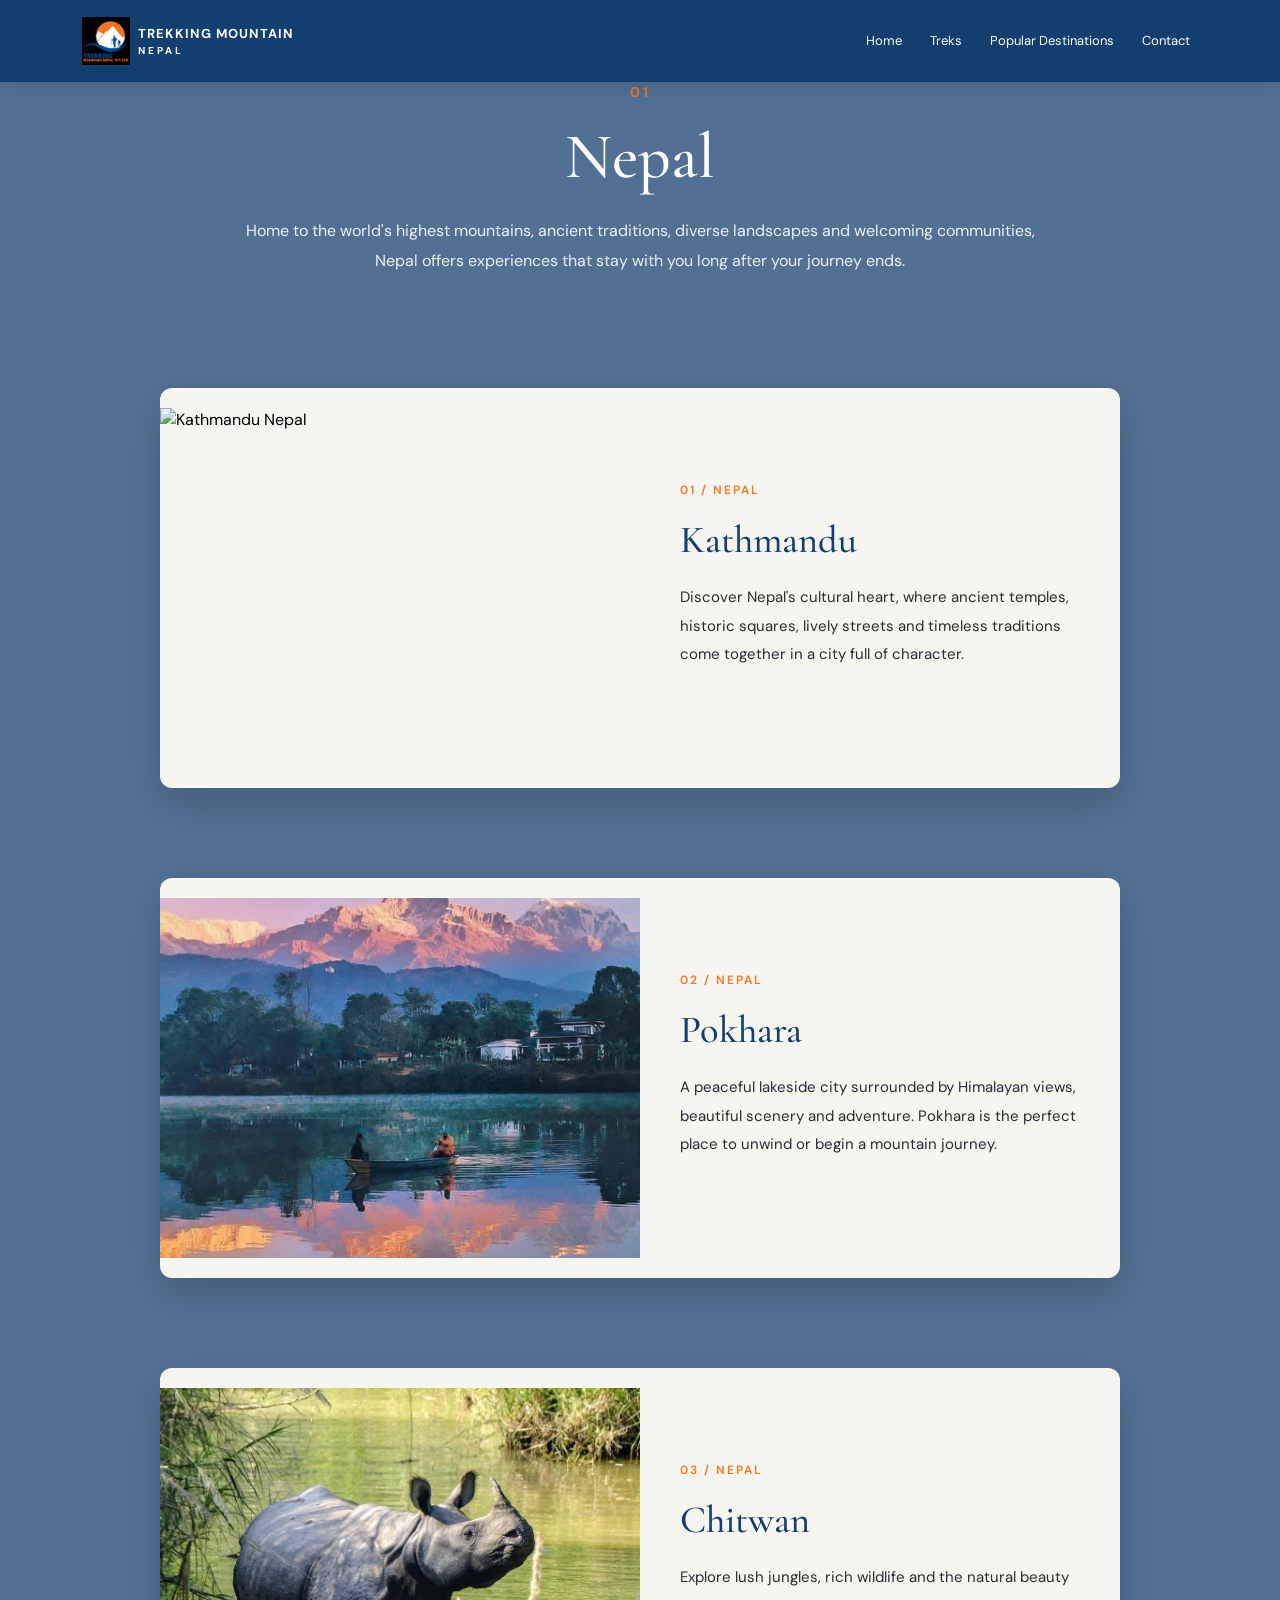
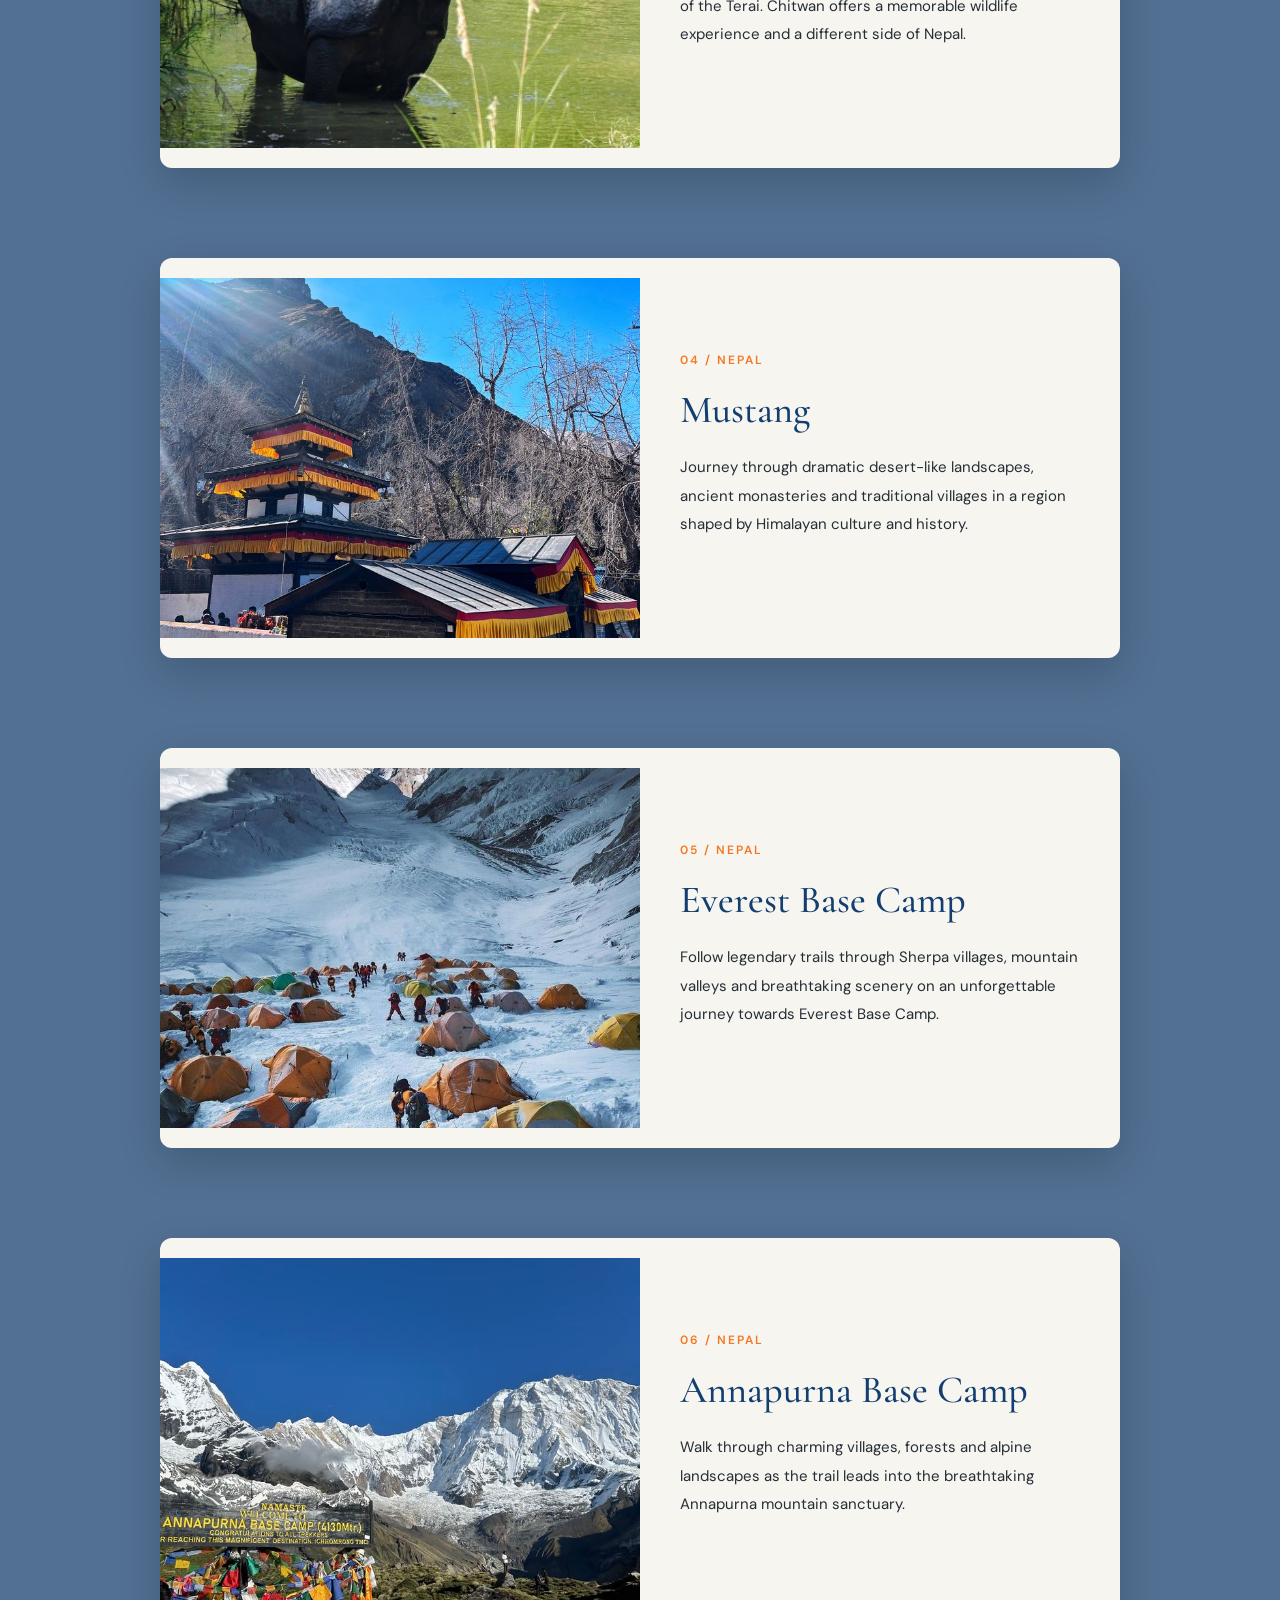
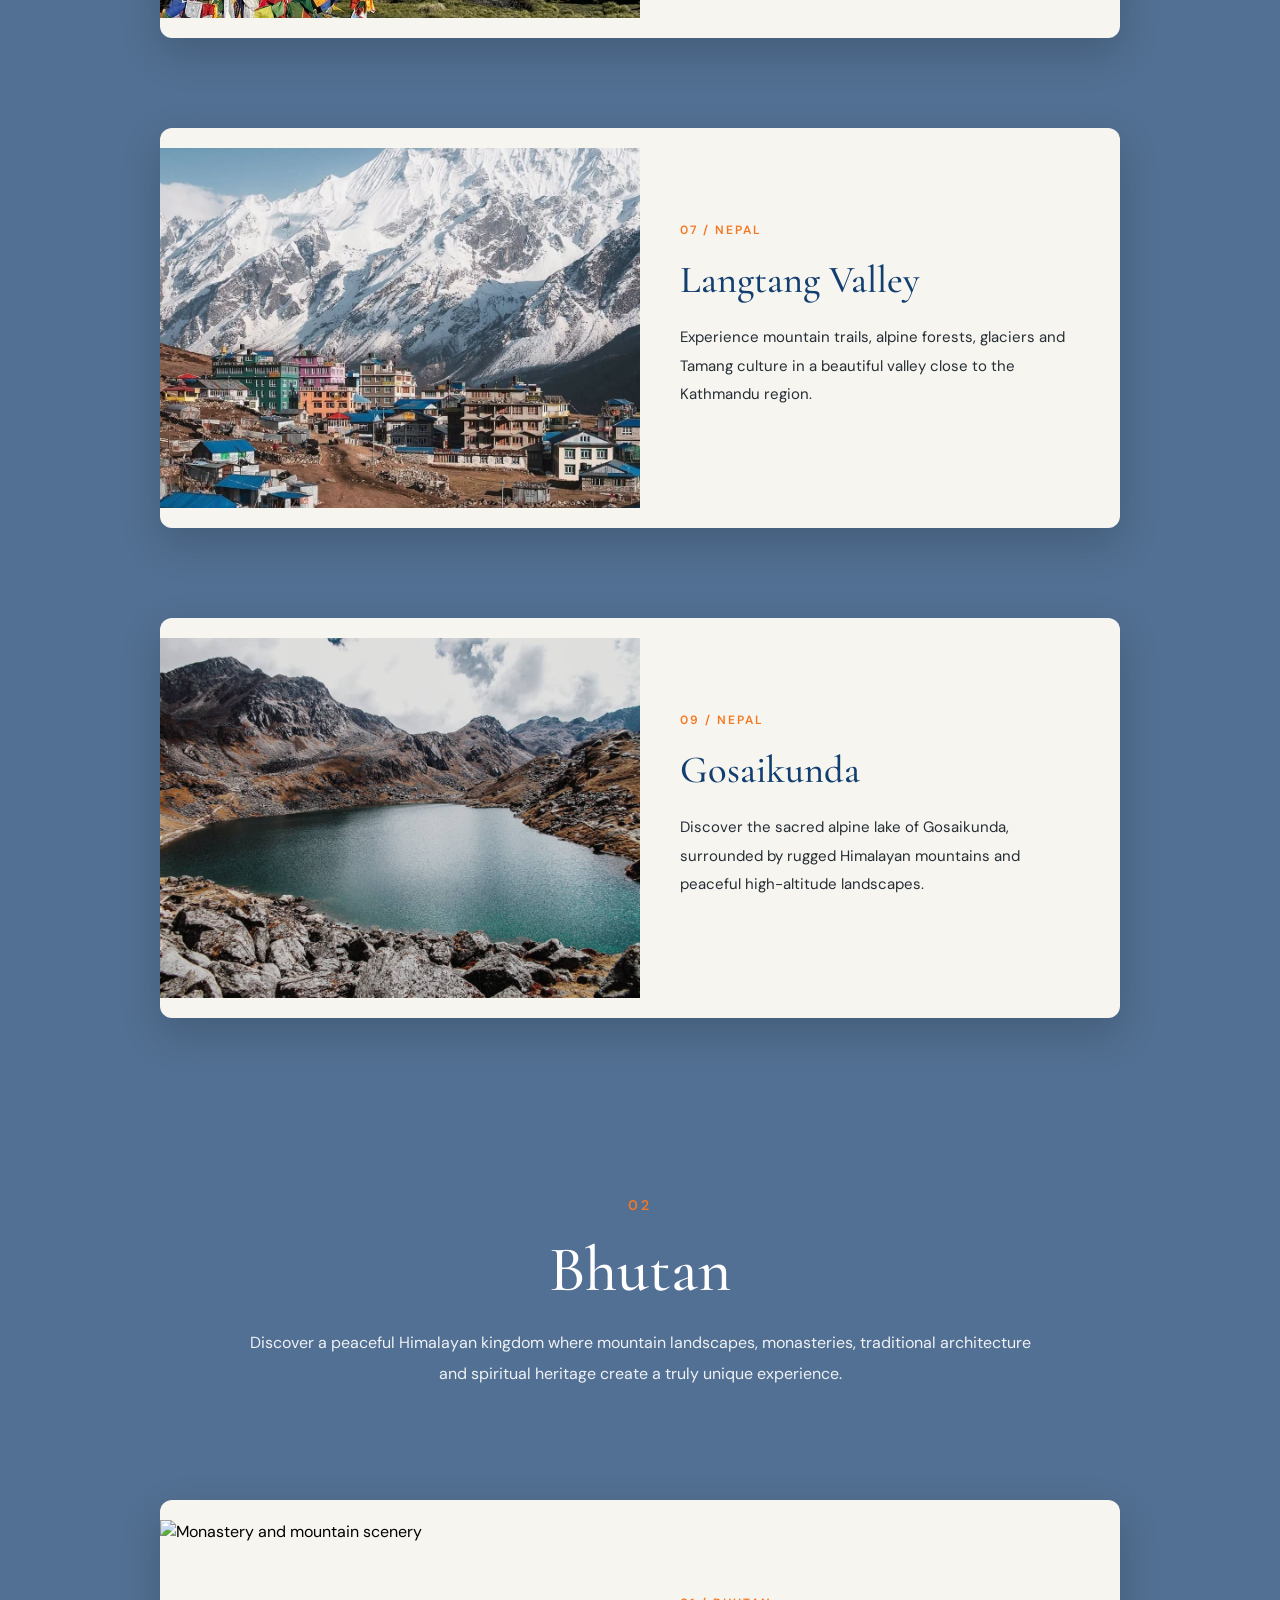
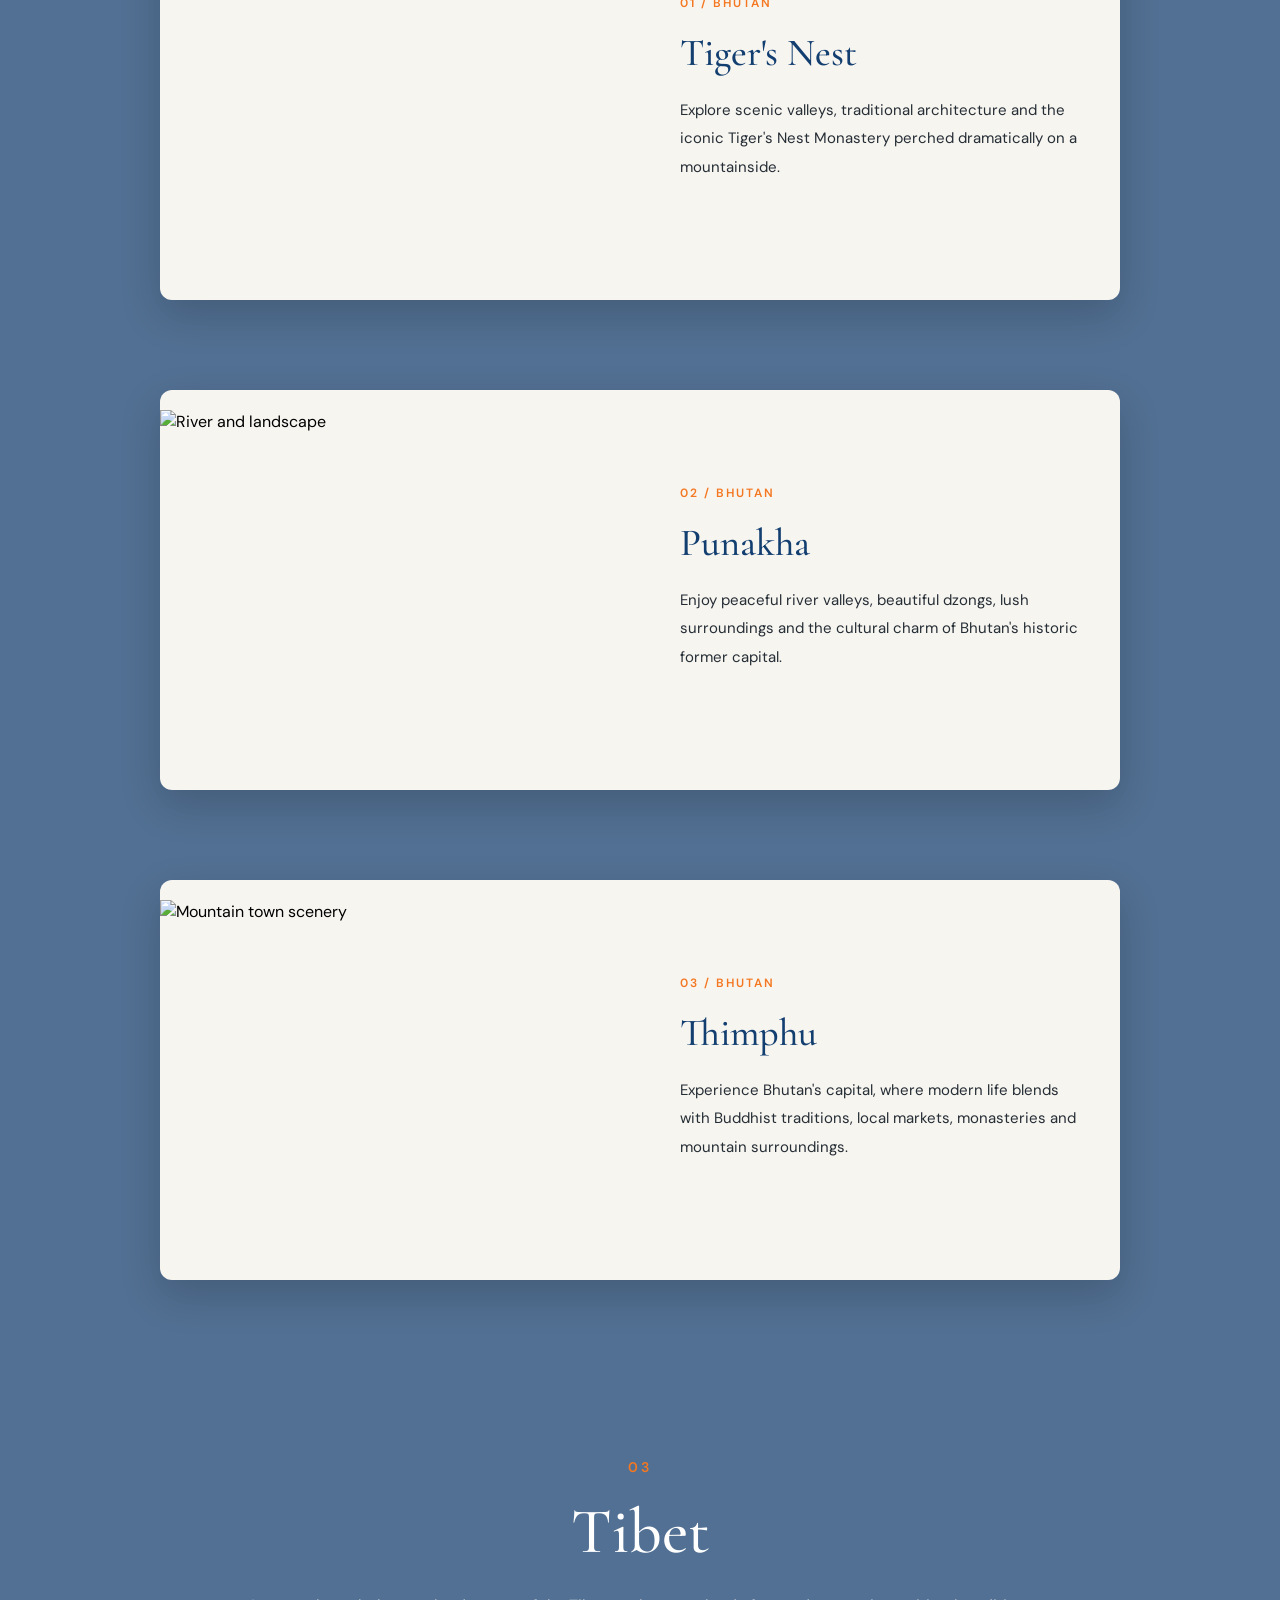
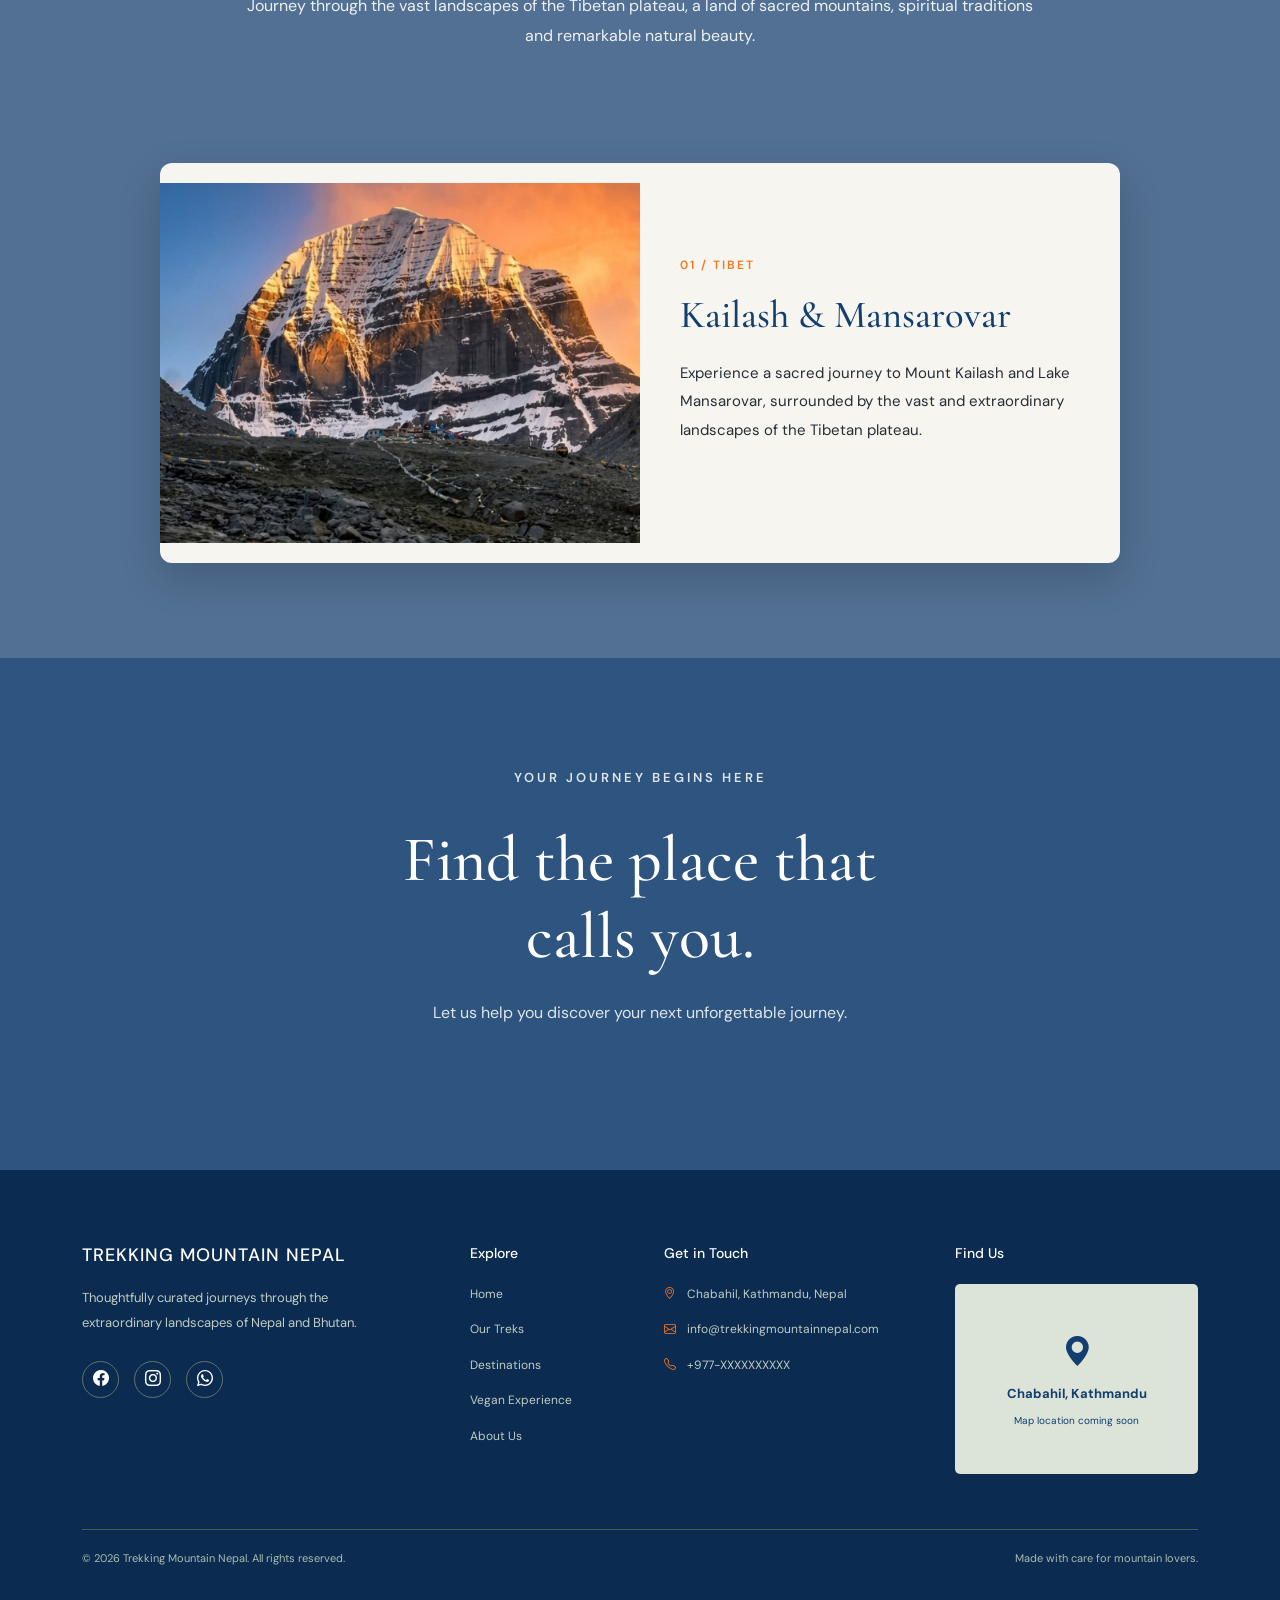
==== destinations.html @ 205a2567 "feat: Home page and destination page added" ====
<!DOCTYPE html>
<html lang="en">
<head>
    <meta charset="UTF-8">
    <meta name="viewport" content="width=device-width, initial-scale=1.0">

    <title>Trekking Mountain Nepal | Himalayan Adventures</title>

    <!-- Google Fonts -->
    <link rel="preconnect" href="https://fonts.googleapis.com">
    <link rel="preconnect" href="https://fonts.gstatic.com" crossorigin>

    <!-- <link href="https://fonts.googleapis.com/css2?family=Lora:ital,wght@0,400;0,500;0,600;0,700;1,400&family=Source+Sans+3:wght@400;500;600;700&display=swap" rel="stylesheet"> -->
    <link href="https://fonts.googleapis.com/css2?family=Cormorant+Garamond:wght@400;500;600;700&family=DM+Sans:wght@400;500;600;700&display=swap" rel="stylesheet">
    <!-- Bootstrap CSS -->
    <link href="https://cdn.jsdelivr.net/npm/bootstrap@5.3.3/dist/css/bootstrap.min.css" rel="stylesheet">

    <!-- Bootstrap Icons -->
    <link href="https://cdn.jsdelivr.net/npm/bootstrap-icons@1.11.3/font/bootstrap-icons.min.css" rel="stylesheet">

    <!-- Custom CSS -->
     <link rel="stylesheet" href="style.css">
<link rel="stylesheet" href="destination.css">
    
</head>

<body>

    <!-- ================= NAVBAR ================= -->

    <nav class="navbar navbar-expand-lg main-navbar fixed-top">
        <div class="container">

            <!-- Logo -->
            <a class="navbar-brand d-flex align-items-center gap-2" href="#home">

                <!-- Replace this image with your logo -->
                <img src="images/logo.png"
                     alt="Trekking Mountain Nepal logo"
                     class="navbar-logo"
                     onerror="this.style.display='none'">

                <div class="brand-text">
                    <span>TREKKING MOUNTAIN</span>
                    <small>NEPAL</small>
                </div>

            </a>

            <!-- Mobile navbar button -->
            <button class="navbar-toggler"
                    type="button"
                    data-bs-toggle="collapse"
                    data-bs-target="#navbarMenu"
                    aria-controls="navbarMenu"
                    aria-expanded="false"
                    aria-label="Toggle navigation">

                <span class="navbar-toggler-icon"></span>

            </button>

            <!-- Navbar links -->
            <div class="collapse navbar-collapse" id="navbarMenu">

                <ul class="navbar-nav ms-auto align-items-lg-center">

                    <li class="nav-item">
                        <a class="nav-link" href="/index.html
                        ">Home</a>
                    </li>

                    <li class="nav-item">
                        <a class="nav-link" href="#treks">Treks</a>
                    </li>

                    <li class="nav-item">
                        <a class="nav-link" href="/destinations.html">Popular Destinations</a>
                    </li>

                    <!-- <li class="nav-item">
                        <a class="nav-link" href="#vegan">Vegan Experience</a>
                    </li> -->

                    <!-- <li class="nav-item">
                        <a class="nav-link" href="#about">About</a>
                    </li> -->

                    <li class="nav-item">
                        <a class="nav-link" href="#contact">Contact</a>
                    </li>

                </ul>

            </div>

        </div>
    </nav>

    <!-- ================= DESTINATIONS SECTION ================= -->
     <!-- DESTINATIONS INTRO -->
<!-- <section class="destinations-intro">
    <div class="container">
        <p class="destination-eyebrow">Discover New Places</p>
        <h1>Explore Our Destinations</h1>
        <p>
            From the heart of Nepal to the peaceful landscapes of Bhutan
            and the sacred lands of Tibet, discover journeys filled with
            culture, nature and unforgettable experiences.
        </p>
    </div>
</section> -->


<!-- NEPAL -->
<section class="destination-country country-nepal">
    <div class="container">
        <div class="country-heading">
            <span>01</span>
            <h2>Nepal</h2>
            <p>
                Home to the world's highest mountains, ancient traditions,
                diverse landscapes and welcoming communities, Nepal offers
                experiences that stay with you long after your journey ends.
            </p>
        </div>
    </div>

    <!-- Kathmandu -->
    <div class="destination-landscape"
         style="background-image: url('/images/hero1.jpg');">

        <div class="destination-card">
            <div class="destination-card-image">
                <img src="https://images.unsplash.com/photo-1544735716-392fe2489ffa?auto=format&fit=crop&w=1000&q=80"
                     alt="Kathmandu Nepal">
            </div>

            <div class="destination-card-content">
                <span class="destination-number">01 / NEPAL</span>
                <h3>Kathmandu</h3>
                <p>
                    Discover Nepal's cultural heart, where ancient temples,
                    historic squares, lively streets and timeless traditions
                    come together in a city full of character.
                </p>
                <!-- <a href="index.html#contact" class="destination-link">
                    Explore the destination <i class="bi bi-arrow-right"></i>
                </a> -->
            </div>
        </div>
    </div>

    <!-- Pokhara -->
    <div class="destination-landscape"
         style="background-image: url('https://images.unsplash.com/photo-1464822759023-fed622ff2c3b?auto=format&fit=crop&w=1920&q=80');">

        <div class="destination-card">
            <div class="destination-card-image">
                <img src="/images/pkr.jpg"
                     alt="Pokhara and mountain scenery">
            </div>

            <div class="destination-card-content">
                <span class="destination-number">02 / NEPAL</span>
                <h3>Pokhara</h3>
                <p>
                    A peaceful lakeside city surrounded by Himalayan views,
                    beautiful scenery and adventure. Pokhara is the perfect
                    place to unwind or begin a mountain journey.
                </p>
                <!-- <a href="index.html#contact" class="destination-link">
                    Explore the destination <i class="bi bi-arrow-right"></i>
                </a> -->
            </div>
        </div>
    </div>

    <!-- Chitwan -->
    <div class="destination-landscape"
         style="background-image: url('https://images.unsplash.com/photo-1472396961693-142e6e269027?auto=format&fit=crop&w=1920&q=80');">

        <div class="destination-card">
            <div class="destination-card-image">
                <img src="/images/chitwan.jpg"
                     alt="Wildlife and nature">
            </div>

            <div class="destination-card-content">
                <span class="destination-number">03 / NEPAL</span>
                <h3>Chitwan</h3>
                <p>
                    Explore lush jungles, rich wildlife and the natural
                    beauty of the Terai. Chitwan offers a memorable
                    wildlife experience and a different side of Nepal.
                </p>
                <!-- <a href="index.html#contact" class="destination-link">
                    Explore the destination <i class="bi bi-arrow-right"></i>
                </a> -->
            </div>
        </div>
    </div>

    <!-- Mustang -->
    <div class="destination-landscape"
         style="background-image: url('https://images.unsplash.com/photo-1464822759023-fed622ff2c3b?auto=format&fit=crop&w=1920&q=80');">

        <div class="destination-card">
            <div class="destination-card-image">
                <img src="/images/mustang.jpg"
                     alt="Mustang mountain landscape">
            </div>

            <div class="destination-card-content">
                <span class="destination-number">04 / NEPAL</span>
                <h3>Mustang</h3>
                <p>
                    Journey through dramatic desert-like landscapes,
                    ancient monasteries and traditional villages in a
                    region shaped by Himalayan culture and history.
                </p>
                <!-- <a href="index.html#contact" class="destination-link">
                    Explore the destination <i class="bi bi-arrow-right"></i>
                </a> -->
            </div>
        </div>
    </div>

    <!-- Everest Base Camp -->
    <div class="destination-landscape"
         style="background-image: url('https://images.unsplash.com/photo-1464822759023-fed622ff2c3b?auto=format&fit=crop&w=1920&q=80');">

        <div class="destination-card">
            <div class="destination-card-image">
                <img src="/images/everstbc.jpg"
                     alt="Everest Himalayan mountains">
            </div>

            <div class="destination-card-content">
                <span class="destination-number">05 / NEPAL</span>
                <h3>Everest Base Camp</h3>
                <p>
                    Follow legendary trails through Sherpa villages,
                    mountain valleys and breathtaking scenery on an
                    unforgettable journey towards Everest Base Camp.
                </p>
                <!-- <a href="index.html#treks" class="destination-link">
                    Explore the destination <i class="bi bi-arrow-right"></i>
                </a> -->
            </div>
        </div>
    </div>

    <!-- Annapurna Base Camp -->
    <div class="destination-landscape"
         style="background-image: url('https://images.unsplash.com/photo-1464822759023-fed622ff2c3b?auto=format&fit=crop&w=1920&q=80');">

        <div class="destination-card">
            <div class="destination-card-image">
                <img src="/images/abc.jpg"
                     alt="Annapurna mountain scenery">
            </div>

            <div class="destination-card-content">
                <span class="destination-number">06 / NEPAL</span>
                <h3>Annapurna Base Camp</h3>
                <p>
                    Walk through charming villages, forests and alpine
                    landscapes as the trail leads into the breathtaking
                    Annapurna mountain sanctuary.
                </p>
                <!-- <a href="index.html#treks" class="destination-link">
                    Explore the destination <i class="bi bi-arrow-right"></i>
                </a> -->
            </div>
        </div>
    </div>

    <!-- Langtang -->
    <div class="destination-landscape"
         style="background-image: url('https://images.unsplash.com/photo-1464822759023-fed622ff2c3b?auto=format&fit=crop&w=1920&q=80');">

        <div class="destination-card">
            <div class="destination-card-image">
                <img src="/images/langtang.jpg"
                     alt="Mountain valley scenery">
            </div>

            <div class="destination-card-content">
                <span class="destination-number">07 / NEPAL</span>
                <h3>Langtang Valley</h3>
                <p>
                    Experience mountain trails, alpine forests, glaciers
                    and Tamang culture in a beautiful valley close
                    to the Kathmandu region.
                </p>
                <!-- <a href="index.html#treks" class="destination-link">
                    Explore the destination <i class="bi bi-arrow-right"></i>
                </a> -->
            </div>
        </div>
    </div>

<!-- Gosaikunda -->
<div class="destination-landscape">

    <div class="destination-card">
        <div class="destination-card-image">
            <img src="images/gosaikunda.jpg"
                 alt="Gosaikunda Lake">
        </div>

        <div class="destination-card-content">
            <span class="destination-number">09 / NEPAL</span>

            <h3>Gosaikunda</h3>

            <p>
                Discover the sacred alpine lake of Gosaikunda,
                surrounded by rugged Himalayan mountains and
                peaceful high-altitude landscapes.
            </p>

            <!-- <a href="index.html#contact" class="destination-link">
                Explore the destination
                <i class="bi bi-arrow-right"></i>
            </a> -->
        </div>
    </div>

</div>
</section>


<!-- BHUTAN -->
<section class="destination-country country-bhutan">
    <div class="container">
        <div class="country-heading">
            <span>02</span>
            <h2>Bhutan</h2>
            <p>
                Discover a peaceful Himalayan kingdom where mountain
                landscapes, monasteries, traditional architecture
                and spiritual heritage create a truly unique experience.
            </p>
        </div>
    </div>

    <!-- Paro -->
    <div class="destination-landscape"
         style="background-image: url('https://images.unsplash.com/photo-1464822759023-fed622ff2c3b?auto=format&fit=crop&w=1920&q=80');">

        <div class="destination-card">
            <div class="destination-card-image">
                <img src="https://images.unsplash.com/photo-1548013146-72479768bada?auto=format&fit=crop&w=1000&q=80"
                     alt="Monastery and mountain scenery">
            </div>

            <div class="destination-card-content">
                <span class="destination-number">01 / BHUTAN</span>
                <h3>Tiger's Nest</h3>
                <p>
                    Explore scenic valleys, traditional architecture
                    and the iconic Tiger's Nest Monastery perched
                    dramatically on a mountainside.
                </p>
                        <!-- <a href="index.html#contact" class="destination-link">
                    Explore the destination <i class="bi bi-arrow-right"></i>
                </a> -->
            </div>
        </div>
    </div>

    <!-- Punakha -->
    <div class="destination-landscape"
         style="background-image: url('https://images.unsplash.com/photo-1464822759023-fed622ff2c3b?auto=format&fit=crop&w=1920&q=80');">

        <div class="destination-card">
            <div class="destination-card-image">
                <img src="https://images.unsplash.com/photo-1518837695005-2083093ee35b?auto=format&fit=crop&w=1000&q=80"
                     alt="River and landscape">
            </div>

            <div class="destination-card-content">
                <span class="destination-number">02 / BHUTAN</span>
                <h3>Punakha</h3>
                <p>
                    Enjoy peaceful river valleys, beautiful dzongs,
                    lush surroundings and the cultural charm
                    of Bhutan's historic former capital.
                </p>
                <!-- <a href="index.html#contact" class="destination-link">
                    Explore the destination <i class="bi bi-arrow-right"></i>
                </a> -->
            </div>
        </div>
    </div>

    <!-- Thimphu -->
    <div class="destination-landscape"
         style="background-image: url('https://images.unsplash.com/photo-1464822759023-fed622ff2c3b?auto=format&fit=crop&w=1920&q=80');">

        <div class="destination-card">
            <div class="destination-card-image">
                <img src="https://images.unsplash.com/photo-1518709268805-4e9042af9f23?auto=format&fit=crop&w=1000&q=80"
                     alt="Mountain town scenery">
            </div>

            <div class="destination-card-content">
                <span class="destination-number">03 / BHUTAN</span>
                <h3>Thimphu</h3>
                <p>
                    Experience Bhutan's capital, where modern life
                    blends with Buddhist traditions, local markets,
                    monasteries and mountain surroundings.
                </p>
                <!-- <a href="index.html#contact" class="destination-link">
                    Explore the destination <i class="bi bi-arrow-right"></i>
                </a> -->
            </div>
        </div>
    </div>
</section>


<!-- TIBET -->
<section class="destination-country country-tibet">
    <div class="container">
        <div class="country-heading">
            <span>03</span>
            <h2>Tibet</h2>
            <p>
                Journey through the vast landscapes of the Tibetan
                plateau, a land of sacred mountains, spiritual traditions
                and remarkable natural beauty.
            </p>
        </div>
    </div>

    <!-- Kailash Mansarovar -->
    <div class="destination-landscape"
         style="background-image: url('https://images.unsplash.com/photo-1464822759023-fed622ff2c3b?auto=format&fit=crop&w=1920&q=80');">

        <div class="destination-card">
            <div class="destination-card-image">
                <img src="/images/kailash.jpg"
                     alt="Himalayan mountain scenery">
            </div>

            <div class="destination-card-content">
                <span class="destination-number">01 / TIBET</span>
                <h3>Kailash &amp; Mansarovar</h3>
                <p>
                    Experience a sacred journey to Mount Kailash
                    and Lake Mansarovar, surrounded by the vast
                    and extraordinary landscapes of the Tibetan plateau.
                </p>
                <!-- <a href="index.html#contact" class="destination-link">
                    Explore the destination <i class="bi bi-arrow-right"></i>
                </a> -->
            </div>
        </div>
    </div>
</section>


<!-- DESTINATION CLOSING -->
<section class="destination-closing">
    <div class="container">
        <p class="destination-eyebrow">Your Journey Begins Here</p>
        <h2>Find the place that<br>calls you.</h2>
        <p>
            Let us help you discover your next unforgettable journey.
        </p>
        <!-- <a href="index.html#contact" class="destination-hero-btn">
            Plan Your Journey <i class="bi bi-arrow-right"></i>
        </a> -->
    </div>
</section>




<!-- Footer section -->
    <footer class="footer-section">

        <div class="container">

            <div class="row g-5">

                <!-- Company information -->

                <div class="col-lg-4">

                    <div class="footer-brand">

                        <h3>TREKKING MOUNTAIN NEPAL</h3>

                        <p>
                            Thoughtfully curated journeys through the
                            extraordinary landscapes of Nepal and Bhutan.
                        </p>

                    </div>

                    <div class="social-links">

                        <a href="#" aria-label="Facebook">
                            <i class="bi bi-facebook"></i>
                        </a>

                        <a href="#" aria-label="Instagram">
                            <i class="bi bi-instagram"></i>
                        </a>

                        <a href="#" aria-label="WhatsApp">
                            <i class="bi bi-whatsapp"></i>
                        </a>

                    </div>

                </div>


                <!-- Quick links -->

                <div class="col-6 col-lg-2">

                    <h5>Explore</h5>

                    <ul class="footer-links">
                        <li><a href="#home">Home</a></li>
                        <li><a href="#treks">Our Treks</a></li>
                        <li><a href="#destinations">Destinations</a></li>
                        <li><a href="#vegan">Vegan Experience</a></li>
                        <li><a href="#about">About Us</a></li>
                    </ul>

                </div>


                <!-- Contact details -->

                <div class="col-6 col-lg-3">

                    <h5>Get in Touch</h5>

                    <ul class="footer-contact">

                        <li>
                            <i class="bi bi-geo-alt"></i>
                            Chabahil, Kathmandu, Nepal
                        </li>

                        <li>
                            <i class="bi bi-envelope"></i>
                            info@trekkingmountainnepal.com
                        </li>

                        <li>
                            <i class="bi bi-telephone"></i>
                            +977-XXXXXXXXXX
                        </li>

                    </ul>

                </div>


                <!-- Dummy map -->

                <div class="col-lg-3">

                    <h5>Find Us</h5>

                    <div class="map-placeholder">

                        <i class="bi bi-geo-alt-fill"></i>

                        <span>Chabahil, Kathmandu</span>

                        <small>Map location coming soon</small>

                    </div>

                </div>

            </div>


            <div class="footer-bottom">

                <p>
                    © <span id="currentYear"></span>
                    Trekking Mountain Nepal. All rights reserved.
                </p>

                <p>Made with care for mountain lovers.</p>

            </div>

        </div>

    </footer>


    <!-- Bootstrap JavaScript -->
    <script src="https://cdn.jsdelivr.net/npm/bootstrap@5.3.3/dist/js/bootstrap.bundle.min.js"></script>

    <!-- Custom JavaScript -->
    <script src="script.js"></script>

</body>
</html>
---- style.css ----
/* =========================================
   1. GENERAL STYLING
========================================= */

:root {
    --mountain-blue: #123E70;
    --trail-orange: #F47721;
    --warm-ivory: #F7F5F0;
    --mist-blue: #E5EDF5;
    --charcoal: #252D35;
    --white: #FFFFFF;

    /* Compatibility with your existing CSS */
    --forest-green: #123E70;
    --dark-green: #0B2C50;
    --sage: #E5EDF5;
    --cream: #F7F5F0;
    --sand: #F47721;
}

* {
    margin: 0;
    padding: 0;
    box-sizing: border-box;
}

html {
    scroll-behavior: smooth;
    scroll-padding-top: 85px;
}

body {
    font-family: 'DM Sans', sans-serif;
    color: var(--text-dark);
    overflow-x: hidden;
}

h1, h2, h3, h4, h5 {
    font-family: 'Cormorant Garamond', serif;
}

img {
    display: block;
    max-width: 100%;
}


/* =========================================
   2. NAVBAR
========================================= */

.main-navbar {
    padding: 18px 0;
    background: transparent;
    backdrop-filter: none;
    transition: all 0.3s ease;
}

.navbar-logo {
    width: 48px;
    height: 48px;
    object-fit: contain;
}

.brand-text {
    display: flex;
    flex-direction: column;
    color: white;
    font-size: 13px;
    font-weight: 700;
    letter-spacing: 1px;
}

.brand-text small {
    font-size: 10px;
    letter-spacing: 3px;
}

.navbar-nav {
    gap: 12px;
}

.navbar .nav-link {
    color: white;
    font-size: 13px;
    transition: color 0.3s ease;
}

.navbar .nav-link:hover {
    color: var(--sand);
}

/* Mobile menu background */
@media (max-width: 991px) {
    .main-navbar .navbar-collapse {
        background: var(--forest-green);
        padding: 15px 20px;
        border-radius: 8px;
        margin-top: 12px;
    }
}
/* Navbar appearance after scrolling */
.main-navbar.scrolled {
    background: var(--mountain-blue);
    backdrop-filter: blur(10px);
    box-shadow:  0 4px 15px rgba(0, 0, 0, 0.1);
    padding: 12px 0;
}

/* =========================================
   3. HERO SECTION
========================================= */

.hero-section {
    min-height: 760px;
    height: 100vh;
    max-height: 950px;

    display: flex;
    align-items: center;

    position: relative;
    overflow: hidden;

    background-image:
        linear-gradient(
            rgba(10, 30, 25, 0.48),
            rgba(10, 30, 25, 0.55)
        ),
        url("/images/hero3.jpg");

    background-size: cover;
    background-position: center;
    background-repeat: no-repeat;
}

.hero-content {
    position: relative;
    z-index: 2;
    color: white;
    padding-top: 60px;
}

.hero-subtitle,
.section-label {
    color: var(--sand);
    font-size: 12px;
    font-weight: 700;
    letter-spacing: 3px;
    margin-bottom: 20px;
}

.hero-content h1 {
    font-size: clamp(42px, 6vw, 76px);
    max-width: 850px;
    line-height: 1.15;
    margin-bottom: 25px;
}

.hero-description {
    max-width: 570px;
    line-height: 1.9;
    color: rgba(255, 255, 255, 0.9);
    font-size: 15px;
    margin-bottom: 35px;
}

.hero-button {
    background: var(--sand);
    color: var(--dark-green);
    border: none;
    padding: 14px 26px;
    border-radius: 3px;
    font-size: 13px;
    font-weight: 700;
    transition: all 0.3s ease;
}

.hero-button:hover {
    background: white;
    color: var(--forest-green);
    transform: translateY(-3px);
}

.hero-button i {
    margin-left: 8px;
}

.hero-bottom-text {
    position: absolute;
    bottom: 30px;
    right: 5%;
    color: white;
    font-size: 10px;
    letter-spacing: 3px;
    z-index: 2;
}


/* =========================================
   4. MOVING CLOUDS
========================================= */

.cloud {
    position: absolute;
    z-index: 1;

    width: 240px;
    height: 65px;

    background: rgba(255, 255, 255, 0.22);
    border-radius: 100px;

    filter: blur(18px);

    pointer-events: none;
}

.cloud-one {
    top: 20%;
    left: -250px;
    animation: moveCloud 55s linear infinite;
}

.cloud-two {
    top: 38%;
    left: -300px;
    width: 320px;
    opacity: 0.7;
    animation: moveCloud 75s linear infinite;
    animation-delay: 10s;
}

.cloud-three {
    top: 13%;
    left: -250px;
    width: 180px;
    opacity: 0.6;
    animation: moveCloud 65s linear infinite;
    animation-delay: 25s;
}

@keyframes moveCloud {
    from {
        transform: translateX(0);
    }

    to {
        transform: translateX(120vw);
    }
}


/* =========================================
   5. COMMON SECTION STYLING
========================================= */

.section-padding {
    padding: 100px 0;
}

.section-heading {
    max-width: 750px;
    margin: 0 auto 55px;
}

.section-heading h2,
.vegan-content h2,
.about-content h2,
.contact-content h2 {
    font-size: clamp(30px, 4vw, 46px);
    line-height: 1.25;
    color: var(--forest-green);
    margin-bottom: 20px;
}

.section-description {
    color: var(--text-light);
    font-size: 14px;
    line-height: 1.9;
}


/* =========================================
   6. TREKKING CARDS
========================================= */

#treks {
    background: var(--cream);
}

.trek-card {
    height: 100%;
    background: white;
    overflow: hidden;
    border-radius: 8px;
    transition: transform 0.3s ease, box-shadow 0.3s ease;
}

.trek-card:hover {
    transform: translateY(-7px);
    box-shadow: 0 15px 35px rgba(0, 0, 0, 0.1);
}

.image-wrapper {
    width: 100%;
    aspect-ratio: 4 / 3;
    position: relative;
    overflow: hidden;
}

.image-wrapper img {
    width: 100%;
    height: 100%;
    object-fit: cover;
    object-position: center;
    transition: transform 0.5s ease;
}

.trek-card:hover .image-wrapper img {
    transform: scale(1.06);
}

.image-tag {
    position: absolute;
    bottom: 15px;
    left: 15px;
    background: var(--forest-green);
    color: white;
    font-size: 10px;
    letter-spacing: 1px;
    padding: 8px 12px;
}

.trek-content {
    padding: 25px;
}

.trek-content h3 {
    color: var(--forest-green);
    font-size: 23px;
    margin-bottom: 14px;
}

.trek-content p {
    color: var(--text-light);
    font-size: 13px;
    line-height: 1.9;
    margin-bottom: 20px;
}

.text-link {
    text-decoration: none;
    color: var(--forest-green);
    font-size: 13px;
    font-weight: 700;
}

.text-link:hover {
    color: #a17c4e;
}


/* =========================================
   7. POPULAR DESTINATIONS
========================================= */

.destinations-section {
    background: white;
}

.destination-card {
    height: 400px;
    position: relative;
    overflow: hidden;
    border-radius: 6px;
    background: var(--forest-green);
}

.destination-card img {
    width: 100%;
    height: 100%;
    object-fit: cover;
    object-position: center;

    transition: transform 0.6s ease;
}

.destination-card:hover img {
    transform: scale(1.08);
}

.destination-overlay {
    position: absolute;
    inset: 0;

    display: flex;
    flex-direction: column;
    justify-content: flex-end;

    padding: 25px;

    background: linear-gradient(
        transparent 15%,
        rgba(10, 30, 25, 0.85) 100%
    );

    color: white;
}

.destination-overlay span {
    font-size: 10px;
    letter-spacing: 2px;
    margin-bottom: 8px;
    color: var(--sand);
}

.destination-overlay h3 {
    font-size: 30px;
    margin-bottom: 10px;
}

.destination-overlay p {
    font-size: 12px;
    line-height: 1.8;
    margin-bottom: 0;
    color: rgba(255, 255, 255, 0.9);
}


/* =========================================
   8. VEGAN EXPERIENCE
========================================= */

.vegan-section {
    background: #edf2e9;
}

.vegan-image-wrapper {
    width: 100%;
    height: 520px;
    position: relative;
    overflow: hidden;
    border-radius: 8px;
}

.vegan-image-wrapper img {
    width: 100%;
    height: 100%;
    object-fit: cover;
}

.vegan-image-note {
    position: absolute;
    bottom: 20px;
    left: 20px;

    padding: 13px 20px;
    background: white;

    color: var(--forest-green);
    font-size: 12px;
    font-weight: 700;
}

.vegan-image-note i {
    margin-right: 8px;
}

.vegan-content p:not(.section-label) {
    color: #66736a;
    font-size: 14px;
    line-height: 2;
    margin-bottom: 18px;
}

.vegan-features {
    display: flex;
    flex-direction: column;
    gap: 16px;
    margin-top: 25px;
}

.vegan-features div {
    display: flex;
    align-items: center;
    gap: 13px;
    color: var(--forest-green);
    font-size: 13px;
    font-weight: 600;
}

.vegan-features i {
    font-size: 20px;
    color: #66836a;
}


/* =========================================
   9. CEO / ABOUT SECTION
========================================= */

.about-section {
    background: var(--cream);
}

.ceo-image-wrapper {
    width: 100%;
    max-width: 450px;
    height: 540px;
    margin: auto;
    overflow: hidden;
    border-radius: 8px;
}

.ceo-image-wrapper img {
    width: 100%;
    height: 100%;
    object-fit: cover;
    object-position: center top;
}

.about-content h4 {
    font-family: "DM Sans", sans-serif;
    font-size: 19px;
    font-weight: 700;
    color: var(--forest-green);
    margin-bottom: 5px;
}

.ceo-role {
    display: block;
    color: #8b7558;
    font-size: 12px;
    margin-bottom: 25px;
}

.about-content p:not(.section-label) {
    color: var(--text-light);
    font-size: 14px;
    line-height: 2;
}


/* =========================================
   10. WHY CHOOSE US
========================================= */

.why-section {
    background: white;
}

.feature-card {
    height: 100%;
    text-align: center;
    padding: 35px 20px;
    background: var(--cream);
    border-radius: 6px;
    transition: transform 0.3s ease;
}

.feature-card:hover {
    transform: translateY(-6px);
}

.feature-card i {
    font-size: 35px;
    color: #718b70;
    display: inline-block;
    margin-bottom: 20px;
}

.feature-card h4 {
    font-size: 19px;
    color: var(--forest-green);
    margin-bottom: 12px;
}

.feature-card p {
    color: var(--text-light);
    font-size: 12px;
    line-height: 1.9;
    margin-bottom: 0;
}


/* =========================================
   11. PHOTO GALLERY
========================================= */

.gallery-section {
    background: var(--cream);
}

.gallery-grid {
    display: grid;
    grid-template-columns: repeat(4, 1fr);
    grid-auto-rows: 220px;
    gap: 15px;
}

.gallery-item {
    overflow: hidden;
    border-radius: 5px;
}

.gallery-item img {
    width: 100%;
    height: 100%;
    object-fit: cover;
    transition: transform 0.5s ease;
}

.gallery-item:hover img {
    transform: scale(1.07);
}

.gallery-tall {
    grid-row: span 2;
}


/* =========================================
   12. CONTACT SECTION
========================================= */

.contact-section {
    padding: 100px 20px;

    background-image:
        linear-gradient(
            rgba(16, 45, 37, 0.83),
            rgba(16, 45, 37, 0.83)
        ),
        url("https://images.unsplash.com/photo-1470770841072-f978cf4d019e?w=1800");

    background-size: cover;
    background-position: center;
    background-attachment: fixed;
}

.contact-content {
    max-width: 750px;
    margin: auto;
    color: white;
}

.contact-content h2 {
    color: white;
}

.contact-content p:not(.section-label) {
    color: rgba(255, 255, 255, 0.85);
    font-size: 14px;
    line-height: 2;
    margin-bottom: 30px;
}




/* =========================================
   13. FOOTER
========================================= */

.footer-section {
    background: var(--dark-green);
    color: white;
    padding: 75px 0 20px;
}

.footer-brand h3 {
    font-family: "DM Sans", sans-serif;
    font-size: 18px;
    letter-spacing: 1px;
    margin-bottom: 20px;
}

.footer-brand p {
    color: #c0ccc3;
    font-size: 13px;
    line-height: 1.9;
    max-width: 320px;
}

.footer-section h5 {
    font-family: "DM Sans", sans-serif;
    font-size: 14px;
    margin-bottom: 22px;
}

.footer-links,
.footer-contact {
    list-style: none;
    padding: 0;
}

.footer-links li,
.footer-contact li {
    margin-bottom: 14px;
    color: #c0ccc3;
    font-size: 12px;
    line-height: 1.8;
}

.footer-links a {
    text-decoration: none;
    color: #c0ccc3;
    transition: color 0.3s ease;
}

.footer-links a:hover {
    color: var(--sand);
}

.footer-contact i {
    color: var(--sand);
    margin-right: 8px;
}

.social-links {
    display: flex;
    gap: 15px;
    margin-top: 25px;
}

.social-links a {
    width: 37px;
    height: 37px;
    border: 1px solid #61746a;
    border-radius: 50%;

    display: flex;
    align-items: center;
    justify-content: center;

    color: white;
    text-decoration: none;
    transition: all 0.3s ease;
}

.social-links a:hover {
    background: var(--sand);
    color: var(--dark-green);
}

.map-placeholder {
    height: 190px;
    width: 100%;
    background: #dce4d8;
    color: var(--forest-green);

    display: flex;
    flex-direction: column;
    align-items: center;
    justify-content: center;
    gap: 10px;

    border-radius: 5px;
    text-align: center;
}

.map-placeholder i {
    font-size: 30px;
}

.map-placeholder span {
    font-size: 13px;
    font-weight: 700;
}

.map-placeholder small {
    font-size: 10px;
}

.footer-bottom {
    border-top: 1px solid #425b4e;
    margin-top: 55px;
    padding-top: 20px;

    display: flex;
    justify-content: space-between;
    gap: 15px;
}

.footer-bottom p {
    color: #aabbb0;
    font-size: 11px;
}


/* =========================================
   14. RESPONSIVE DESIGN
========================================= */

@media (max-width: 991px) {

    .navbar-nav {
        padding-top: 20px;
        gap: 5px;
    }

    .navbar .nav-link {
        padding: 10px 0;
    }

    .hero-section {
        min-height: 700px;
    }

    .gallery-grid {
        grid-template-columns: repeat(2, 1fr);
        grid-auto-rows: 200px;
    }

    .vegan-image-wrapper {
        height: 420px;
    }

}


@media (max-width: 576px) {

    .section-padding {
        padding: 70px 0;
    }

    .hero-section {
        min-height: 650px;
        height: 90vh;
    }

    .hero-content h1 {
        font-size: 39px;
    }

    .hero-description {
        font-size: 13px;
    }

    .hero-bottom-text {
        font-size: 8px;
    }

    .destination-card {
        height: 350px;
    }

    .vegan-image-wrapper {
        height: 350px;
    }

    .ceo-image-wrapper {
        height: 420px;
    }

    .gallery-grid {
        grid-template-columns: repeat(2, 1fr);
        grid-auto-rows: 150px;
        gap: 10px;
    }

    .footer-bottom {
        flex-direction: column;
        text-align: center;
        gap: 5px;
    }

    .contact-section {
        background-attachment: scroll;
    }

}


/* Respect visitors who prefer reduced motion */

@media (prefers-reduced-motion: reduce) {

    *,
    *::before,
    *::after {
        scroll-behavior: auto !important;
        animation-duration: 0.01ms !important;
        animation-iteration-count: 1 !important;
        transition-duration: 0.01ms !important;
    }

}
---- destination.css ----
/* ========================================= */
/* DESTINATION PAGE - GENERAL */
/* ========================================= */

body {
    background-color: var(--warm-ivory);
}

/* ========================================= */
/* DESTINATION NAVBAR */
/* ========================================= */

.destination-page .main-navbar,
body:has(.destination-country) .main-navbar {
    background-color: var(--mountain-blue) !important;
    backdrop-filter: blur(10px);
    -webkit-backdrop-filter: blur(10px);
    box-shadow: 0 4px 20px rgba(0, 0, 0, 0.12);
    padding: 12px 0;
}

body:has(.destination-country) .main-navbar.scrolled {
    background-color: var(--mountain-blue) !important;
}


/* ========================================= */
/* INTRO SECTION */
/* ========================================= */

.destinations-intro {
    padding: 150px 20px 70px;
    text-align: center;
    background-color: var(--warm-ivory);
}

.destinations-intro .container {
    max-width: 850px;
}

.destination-eyebrow {
    color: var(--trail-orange);
    text-transform: uppercase;
    letter-spacing: 3px;
    font-size: 13px;
    font-weight: 600;
    margin-bottom: 18px;
}

.destinations-intro h1 {
    color: var(--mountain-blue);
    font-size: clamp(2.8rem, 5vw, 4.5rem);
    margin-bottom: 25px;
}

.destinations-intro p {
    color: var(--charcoal);
    line-height: 1.9;
}


/* ========================================= */
/* COUNTRY SECTIONS - FULL BACKGROUND */
/* ========================================= */

.destination-country {
    position: relative;
    background-position: center center;
    background-size: cover;
    background-repeat: no-repeat;
    padding-bottom: 50px;
    overflow: hidden;
}

/* Blue overlay over the entire country section */

.destination-country::before {
    content: "";
    position: absolute;
    inset: 0;
    background-color: var(--mountain-blue);
    opacity: 0.72;
    z-index: 0;
    pointer-events: none;
}

/* Nepal background */

.country-nepal {
    background-image: url('https://images.unsplash.com/photo-1464822759023-fed622ff2c3b?auto=format&fit=crop&w=1920&q=80');
}

/* Bhutan background */

.country-bhutan {
    background-image: url('https://images.unsplash.com/photo-1472396961693-142e6e269027?auto=format&fit=crop&w=1920&q=80');
}

/* Tibet background */

.country-tibet {
    background-image: url('https://images.unsplash.com/photo-1454496522488-7a8e488e8606?auto=format&fit=crop&w=1920&q=80');
}


/* ========================================= */
/* COUNTRY HEADING */
/* ========================================= */

.country-heading {
    position: relative;
    z-index: 2;
    max-width: 850px;
    margin: 0 auto;
    padding: 80px 20px 50px;
    text-align: center;
}

.country-heading span {
    color: var(--trail-orange);
    font-size: 14px;
    font-weight: 600;
    letter-spacing: 3px;
}

.country-heading h2 {
    font-size: clamp(3rem, 5vw, 4.5rem);
    color: white;
    margin: 15px 0 20px;
}

.country-heading p {
    color: rgba(255, 255, 255, 0.9);
    line-height: 1.9;
}


/* ========================================= */
/* DESTINATION LANDSCAPE WRAPPERS */
/* ========================================= */

.destination-landscape {
    position: relative;
    z-index: 2;
    padding: 45px 0;
    margin: 0;
    background: none !important;
}


/* ========================================= */
/* DESTINATION CARDS */
/* ========================================= */

.destination-card {
    width: 75%;
    margin: 0 auto;
    display: grid;
    grid-template-columns: 1fr 1fr;
    align-items: center;
    background-color: var(--warm-ivory);
    border-radius: 12px;
    overflow: hidden;
    box-shadow: 0 15px 40px rgba(0, 0, 0, 0.18);
}


/* ========================================= */
/* DESTINATION PHOTO */
/* ========================================= */

.destination-card-image {
    width: 100%;
    aspect-ratio: 4 / 3;
    overflow: hidden;
}

.destination-card-image img {
    width: 100%;
    height: 100%;
    object-fit: cover;
    display: block;
    transition: transform 0.6s ease;
}

.destination-card:hover .destination-card-image img {
    transform: scale(1.05);
}


/* ========================================= */
/* DESTINATION CONTENT */
/* ========================================= */

.destination-card-content {
    padding: 40px;
}

.destination-number {
    display: block;
    color: var(--trail-orange);
    letter-spacing: 2px;
    font-size: 12px;
    font-weight: 600;
    margin-bottom: 18px;
}

.destination-card-content h3 {
    color: var(--mountain-blue);
    font-size: clamp(1.8rem, 3vw, 2.8rem);
    margin-bottom: 20px;
}

.destination-card-content p {
    color: var(--charcoal);
    line-height: 1.9;
    font-size: 15px;
    margin-bottom: 25px;
}


/* ========================================= */
/* DESTINATION LINK */
/* ========================================= */

.destination-link {
    display: inline-flex;
    align-items: center;
    gap: 10px;
    color: var(--mountain-blue);
    font-weight: 600;
    font-size: 14px;
    text-decoration: none;
    border-bottom: 1px solid var(--trail-orange);
    padding-bottom: 8px;
    transition: all 0.3s ease;
}

.destination-link:hover {
    color: var(--trail-orange);
    gap: 15px;
}


/* ========================================= */
/* CLOSING SECTION */
/* ========================================= */

.destination-closing {
    padding: 110px 20px;
    text-align: center;
    color: white;
    background:
        linear-gradient(rgba(18, 62, 112, 0.88), rgba(18, 62, 112, 0.88)),
        url('https://images.unsplash.com/photo-1464822759023-fed622ff2c3b?auto=format&fit=crop&w=1920&q=80')
        center / cover no-repeat;
}

.destination-closing h2 {
    font-size: clamp(2.8rem, 5vw, 4.5rem);
    margin-bottom: 25px;
}

.destination-closing p {
    color: rgba(255, 255, 255, 0.85);
    margin-bottom: 35px;
}


/* ========================================= */
/* RESPONSIVE DESIGN - TABLET */
/* ========================================= */

@media (max-width: 991px) {

    .destination-card {
        width: 85%;
    }

    .destination-card-content {
        padding: 30px;
    }

    .destination-landscape {
        padding: 35px 0;
    }
}


/* ========================================= */
/* RESPONSIVE DESIGN - MOBILE */
/* ========================================= */

@media (max-width: 767px) {

    .destination-card {
        width: 90%;
        grid-template-columns: 1fr;
    }

    .destination-card-image {
        aspect-ratio: 4 / 3;
    }

    .destination-card-content {
        padding: 30px;
    }

    .destination-landscape {
        padding: 30px 0;
    }

    .country-heading {
        padding: 60px 20px 35px;
    }

    .destinations-intro {
        padding: 120px 20px 50px;
    }

    .destination-closing {
        padding: 80px 20px;
    }
}


/* ========================================= */
/* SMALL MOBILE */
/* ========================================= */

@media (max-width: 576px) {

    .destination-card {
        width: 92%;
    }

    .destination-card-content h3 {
        font-size: 2.2rem;
    }

    .destination-card-content p {
        font-size: 14px;
    }

    .destination-landscape {
        padding: 25px 0;
    }
}
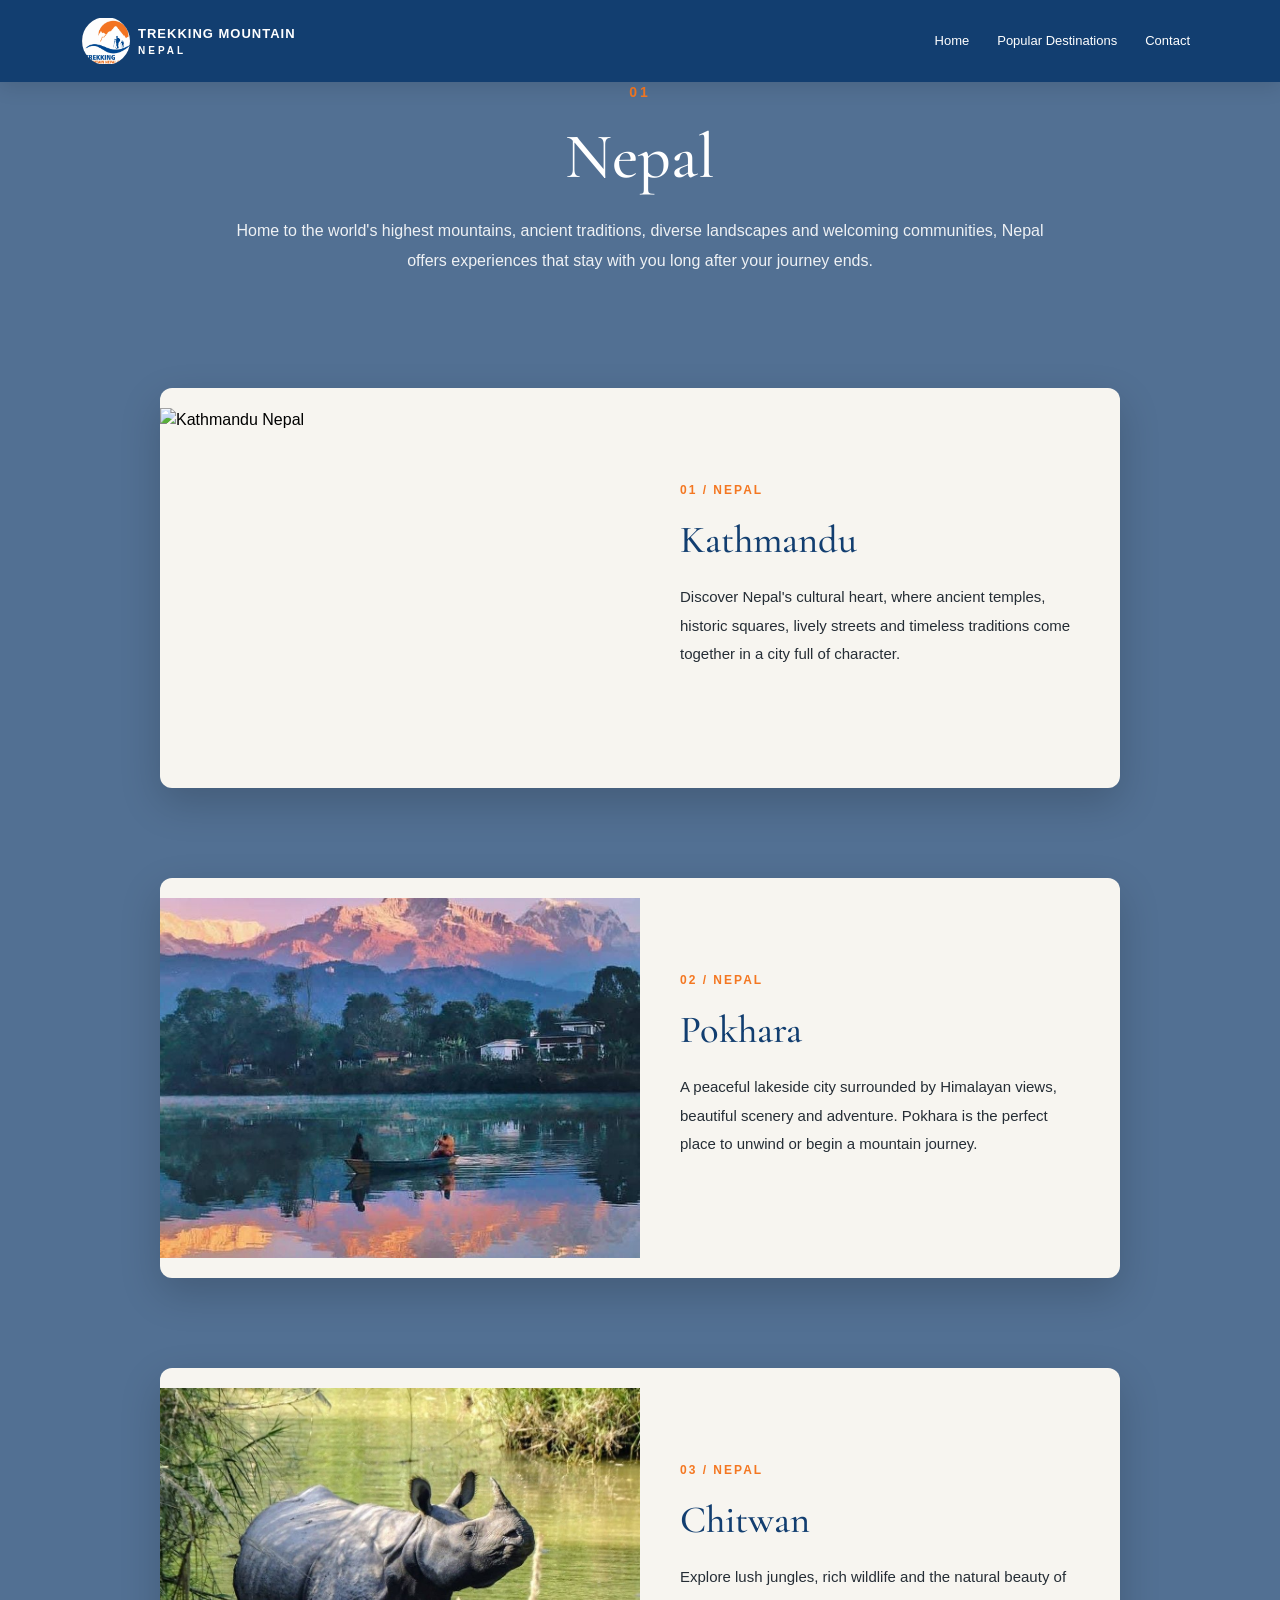
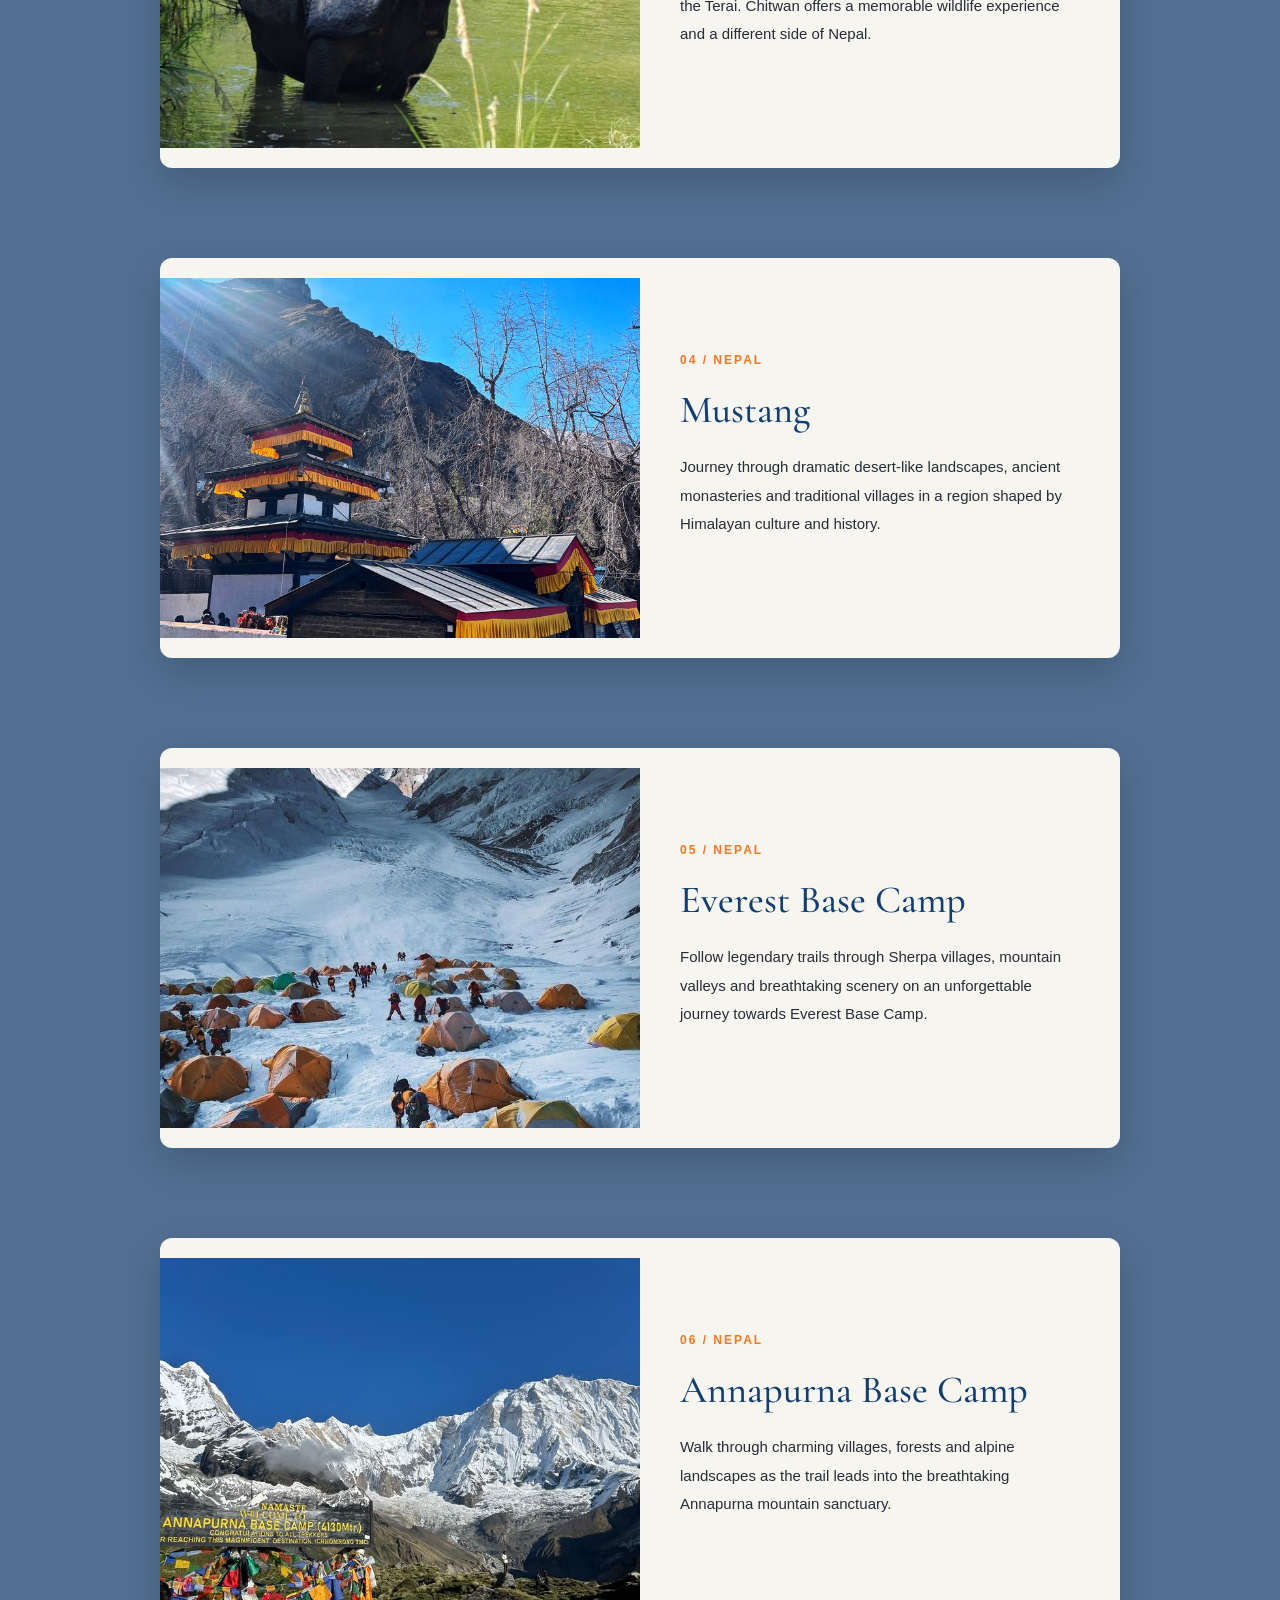
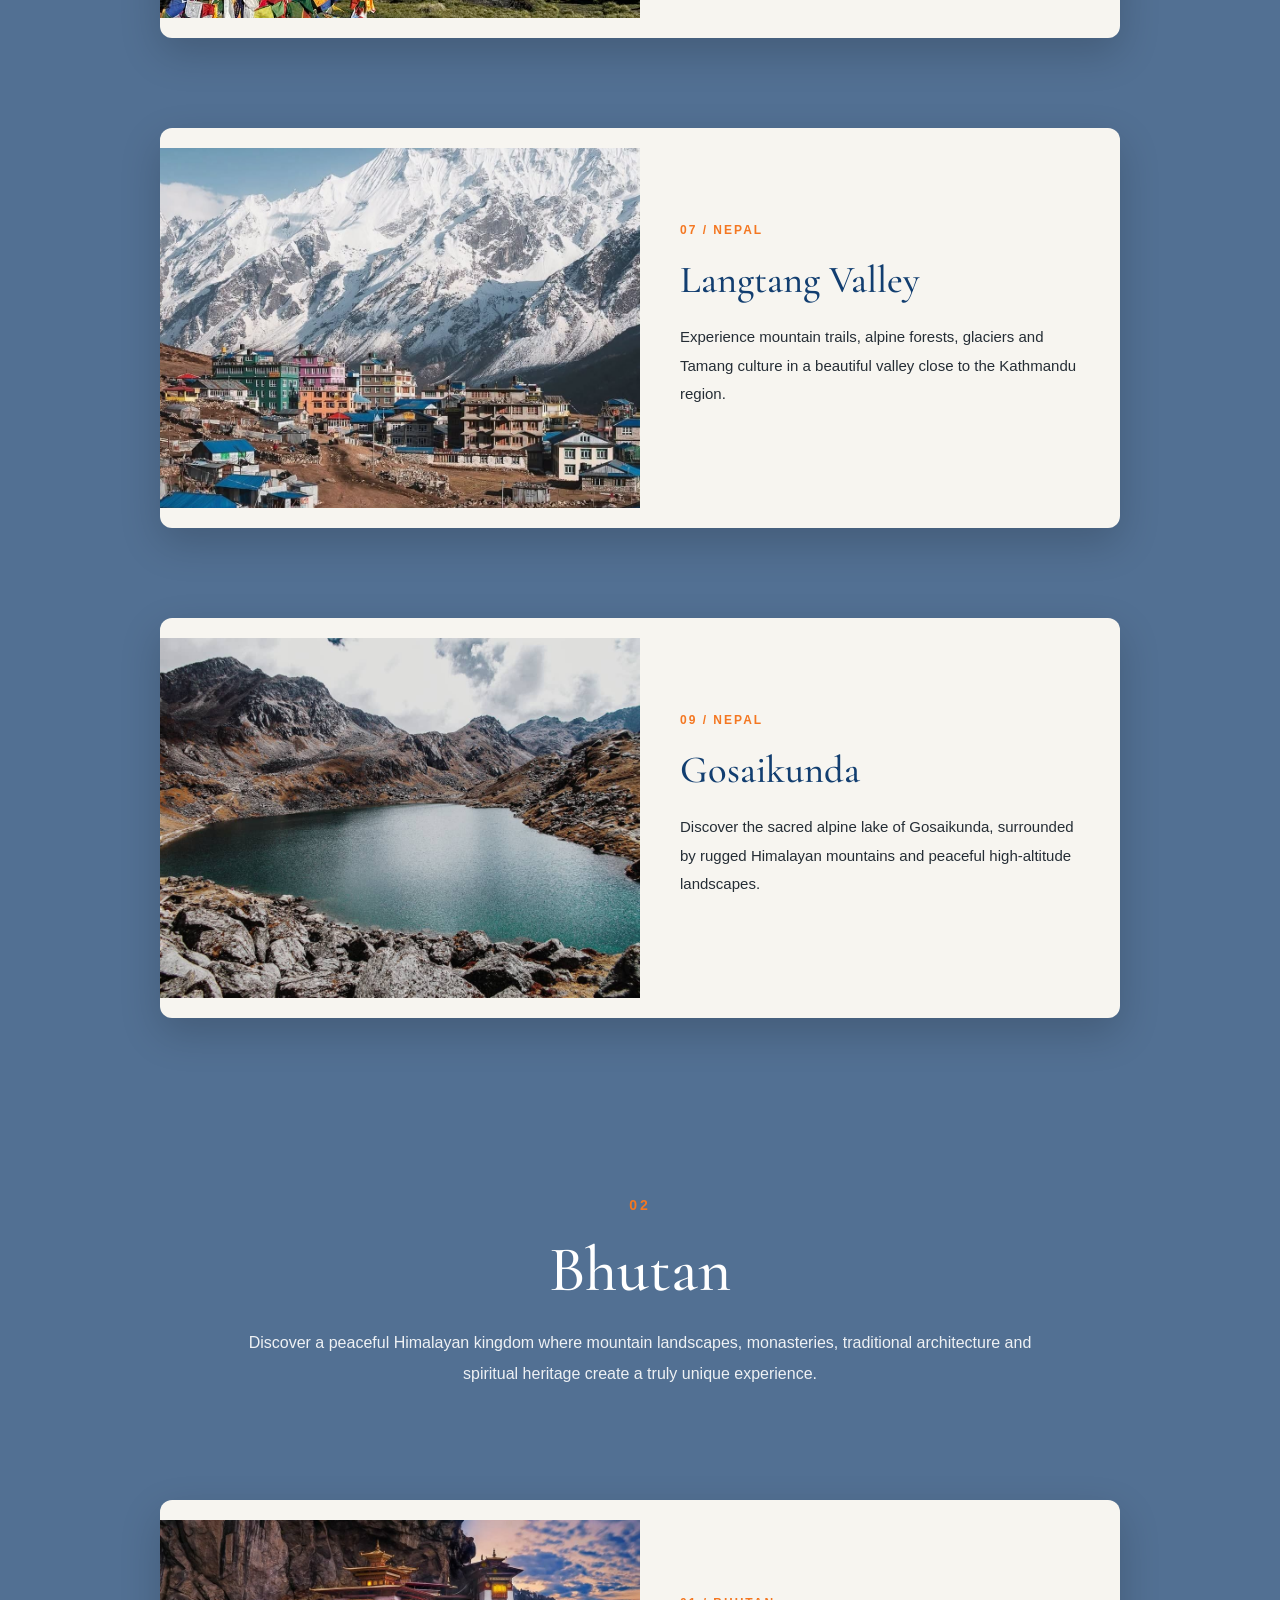
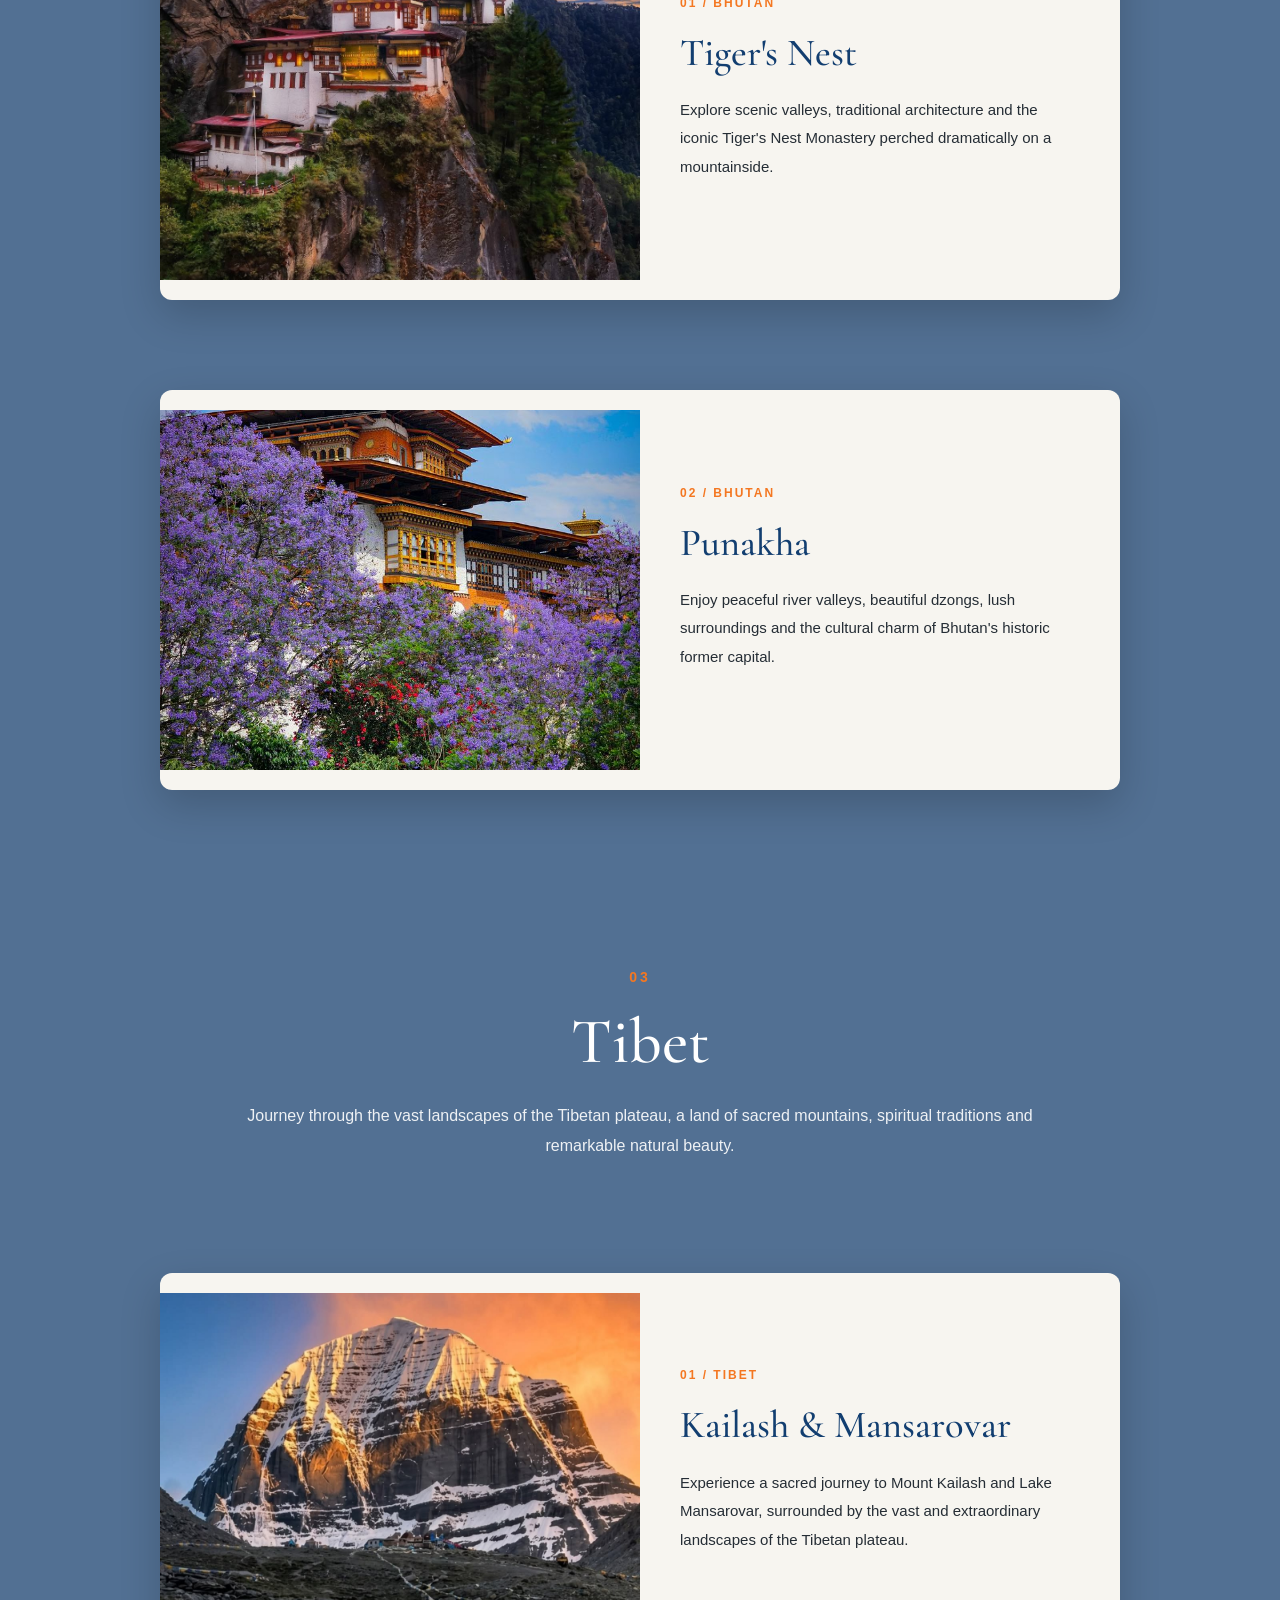
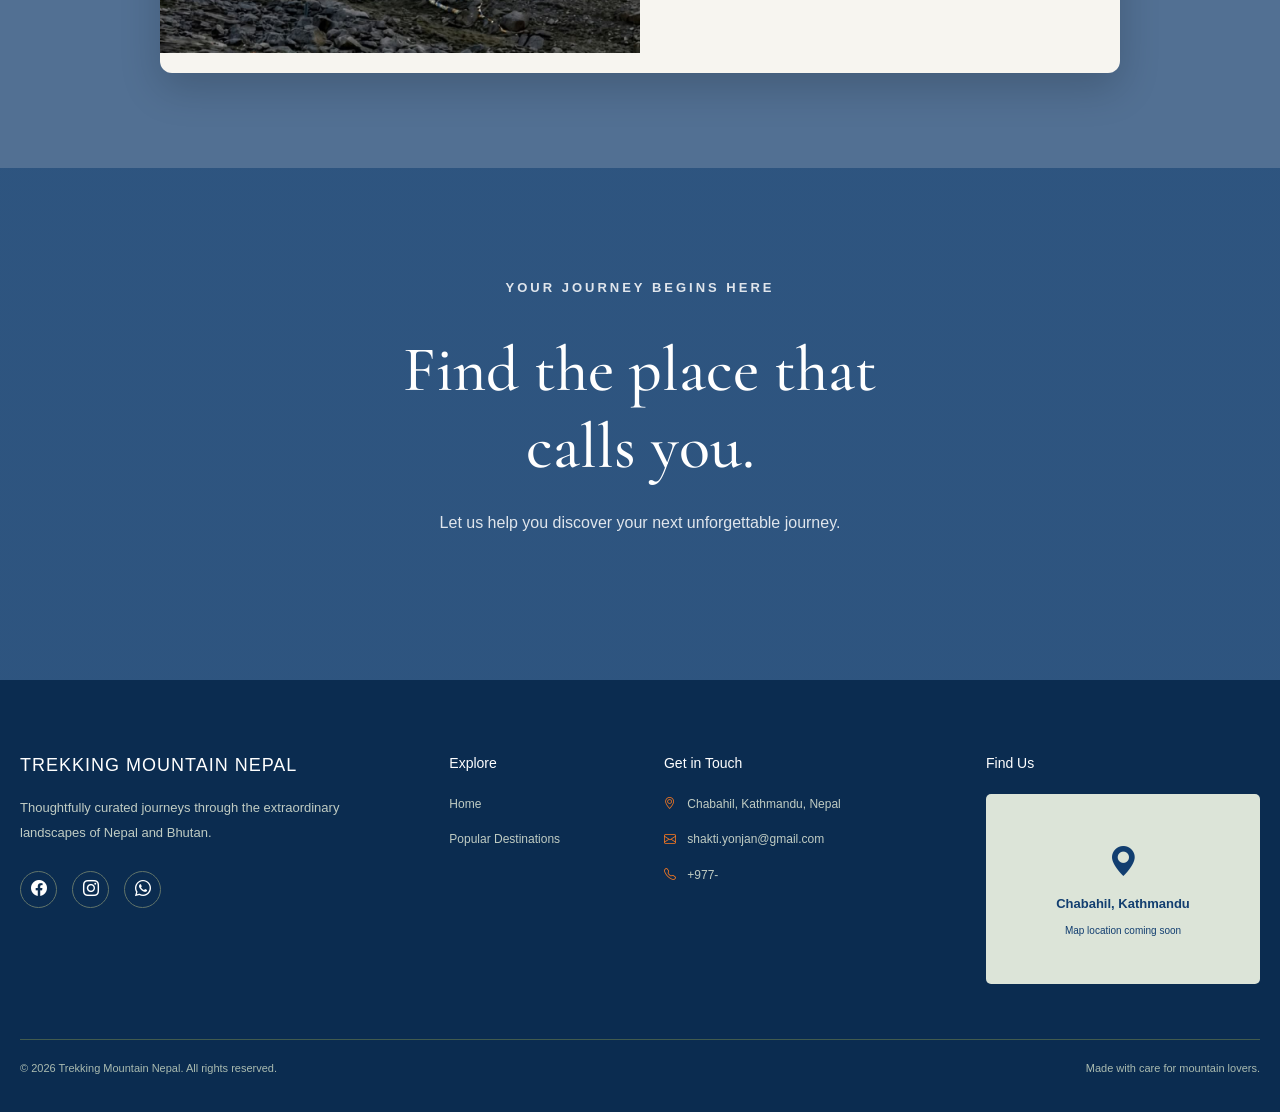
==== commit ce7a7a5a: "feat: finalized website" ====
--- a/destinations.html
+++ b/destinations.html
@@ -71,9 +71,9 @@
                         ">Home</a>
                     </li>
 
-                    <li class="nav-item">
+                    <!-- <li class="nav-item">
                         <a class="nav-link" href="#treks">Treks</a>
-                    </li>
+                    </li> -->
 
                     <li class="nav-item">
                         <a class="nav-link" href="/destinations.html">Popular Destinations</a>
@@ -353,7 +353,7 @@
 
         <div class="destination-card">
             <div class="destination-card-image">
-                <img src="https://images.unsplash.com/photo-1548013146-72479768bada?auto=format&fit=crop&w=1000&q=80"
+                <img src="/images/tigernest.jpg"
                      alt="Monastery and mountain scenery">
             </div>
 
@@ -378,7 +378,7 @@
 
         <div class="destination-card">
             <div class="destination-card-image">
-                <img src="https://images.unsplash.com/photo-1518837695005-2083093ee35b?auto=format&fit=crop&w=1000&q=80"
+                <img src="/images/punakha.jpg"
                      alt="River and landscape">
             </div>
 
@@ -397,30 +397,7 @@
         </div>
     </div>
 
-    <!-- Thimphu -->
-    <div class="destination-landscape"
-         style="background-image: url('https://images.unsplash.com/photo-1464822759023-fed622ff2c3b?auto=format&fit=crop&w=1920&q=80');">
-
-        <div class="destination-card">
-            <div class="destination-card-image">
-                <img src="https://images.unsplash.com/photo-1518709268805-4e9042af9f23?auto=format&fit=crop&w=1000&q=80"
-                     alt="Mountain town scenery">
-            </div>
-
-            <div class="destination-card-content">
-                <span class="destination-number">03 / BHUTAN</span>
-                <h3>Thimphu</h3>
-                <p>
-                    Experience Bhutan's capital, where modern life
-                    blends with Buddhist traditions, local markets,
-                    monasteries and mountain surroundings.
-                </p>
-                <!-- <a href="index.html#contact" class="destination-link">
-                    Explore the destination <i class="bi bi-arrow-right"></i>
-                </a> -->
-            </div>
-        </div>
-    </div>
+    
 </section>
 
 
@@ -483,12 +460,11 @@
 
 
 <!-- Footer section -->
-    <footer class="footer-section">
-
-        <div class="container">
+    <footer class="footer-section" style="display: flex;">
+
+        <div class="container" id="footer-container">
 
             <div class="row g-5">
-
                 <!-- Company information -->
 
                 <div class="col-lg-4">
@@ -531,10 +507,10 @@
 
                     <ul class="footer-links">
                         <li><a href="#home">Home</a></li>
-                        <li><a href="#treks">Our Treks</a></li>
-                        <li><a href="#destinations">Destinations</a></li>
-                        <li><a href="#vegan">Vegan Experience</a></li>
-                        <li><a href="#about">About Us</a></li>
+                        <!-- <li><a href="#treks">Our Treks</a></li> -->
+                        <li><a href="#destinations">Popular Destinations</a></li>
+                        <!-- <li><a href="#vegan">Vegan Experience</a></li> -->
+                        <!-- <li><a href="#about">About Us</a></li> -->
                     </ul>
 
                 </div>
@@ -555,12 +531,12 @@
 
                         <li>
                             <i class="bi bi-envelope"></i>
-                            info@trekkingmountainnepal.com
+                            shakti.yonjan@gmail.com
                         </li>
 
                         <li>
                             <i class="bi bi-telephone"></i>
-                            +977-XXXXXXXXXX
+                            +977-
                         </li>
 
                     </ul>
--- a/style.css
+++ b/style.css
@@ -1,4 +1,3 @@
-
 /* =========================================
    1. GENERAL STYLING
 ========================================= */
@@ -31,7 +30,7 @@
 }
 
 body {
-    font-family: 'DM Sans', sans-serif;
+    font-family: "Helvetica Neue", Verdana, Helvetica, Arial, sans-serif;
     color: var(--text-dark);
     overflow-x: hidden;
 }
@@ -61,6 +60,7 @@
     width: 48px;
     height: 48px;
     object-fit: contain;
+    border-radius: 50%;
 }
 
 .brand-text {
@@ -663,15 +663,23 @@
 /* =========================================
    13. FOOTER
 ========================================= */
+#footer-container {
+    width: 100%;
+    max-width: none;
+    padding: 0 20px;
+    margin: 0;
+    box-sizing: border-box;
+}
 
 .footer-section {
+    display: flex;
     background: var(--dark-green);
     color: white;
     padding: 75px 0 20px;
 }
 
 .footer-brand h3 {
-    font-family: "DM Sans", sans-serif;
+    font-family: "Helvetica Neue", Verdana, Helvetica, Arial, sans-serif;
     font-size: 18px;
     letter-spacing: 1px;
     margin-bottom: 20px;
@@ -685,7 +693,7 @@
 }
 
 .footer-section h5 {
-    font-family: "DM Sans", sans-serif;
+    font-family: "Helvetica Neue", Verdana, Helvetica, Arial, sans-serif;
     font-size: 14px;
     margin-bottom: 22px;
 }
@@ -787,6 +795,11 @@
 .footer-bottom p {
     color: #aabbb0;
     font-size: 11px;
+}
+.footer-section {
+    width: 100%;
+    max-width: none;
+    margin: 0;
 }
 
 
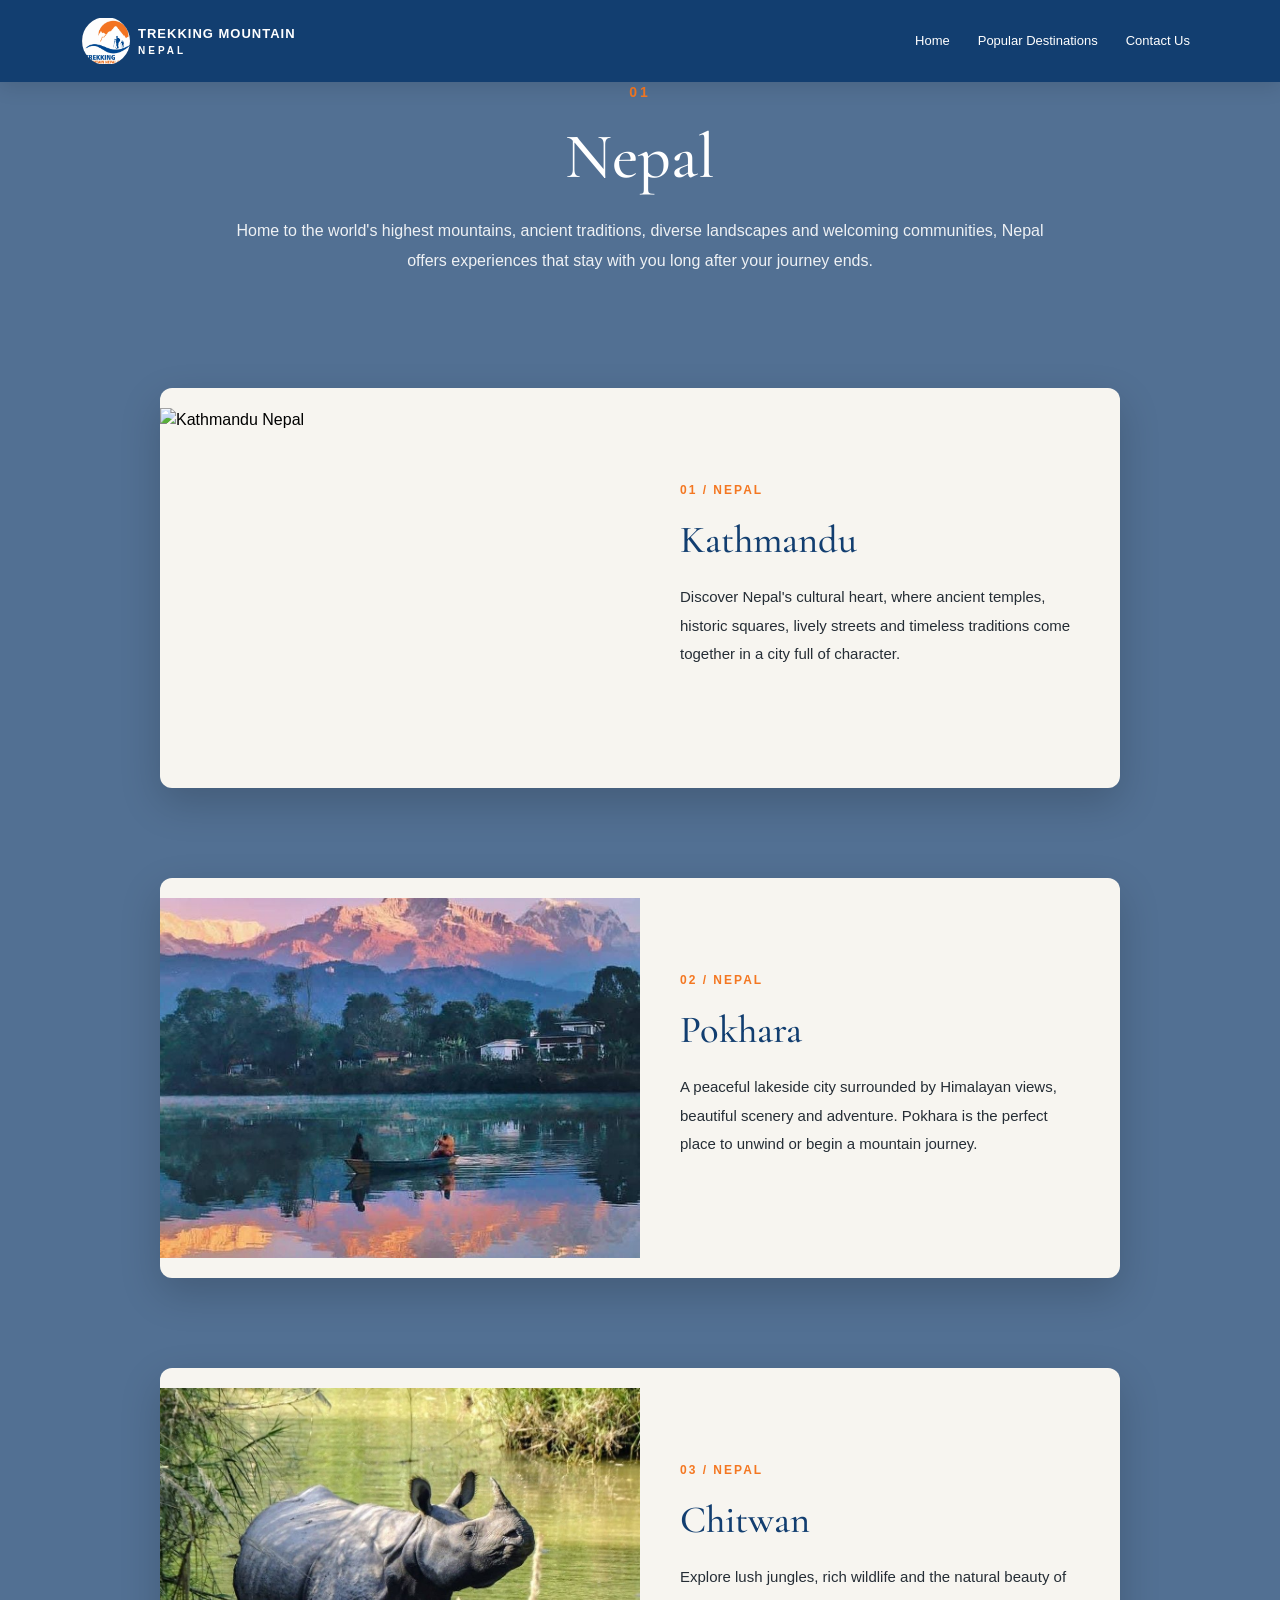
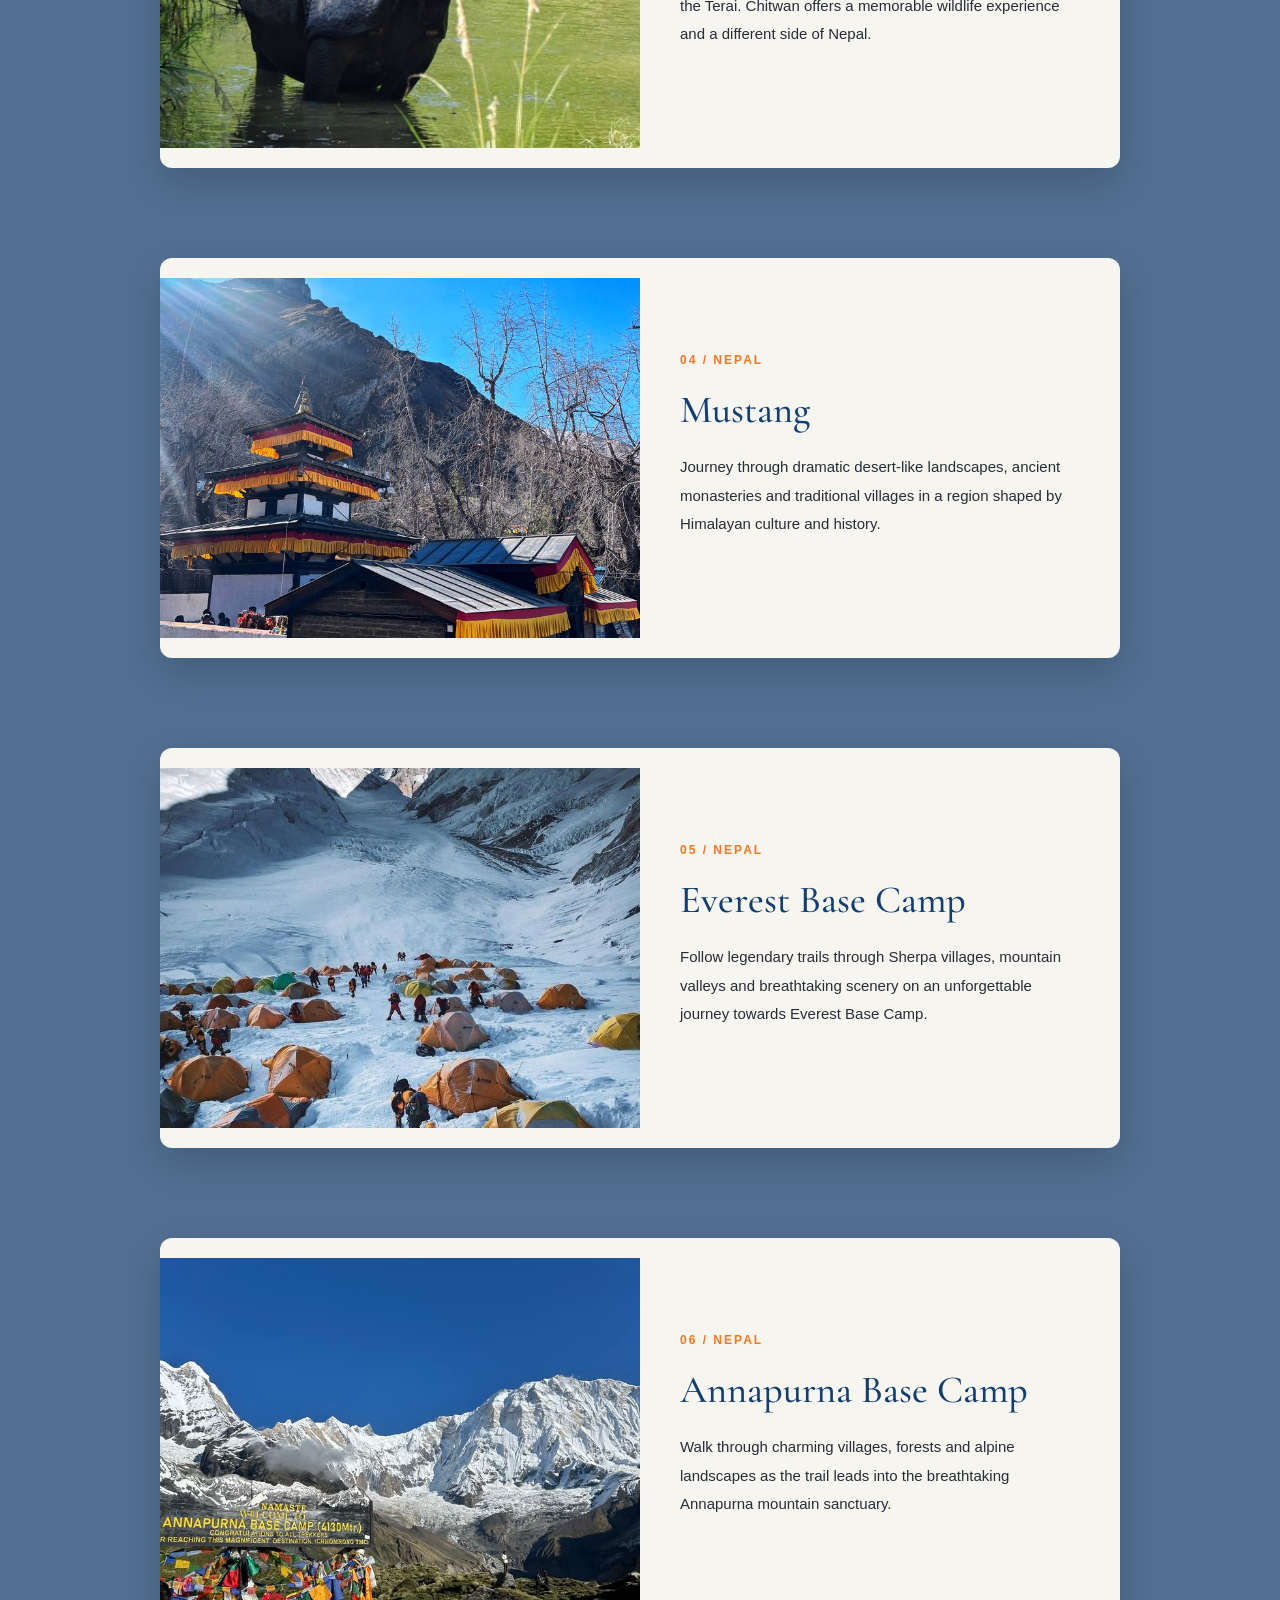
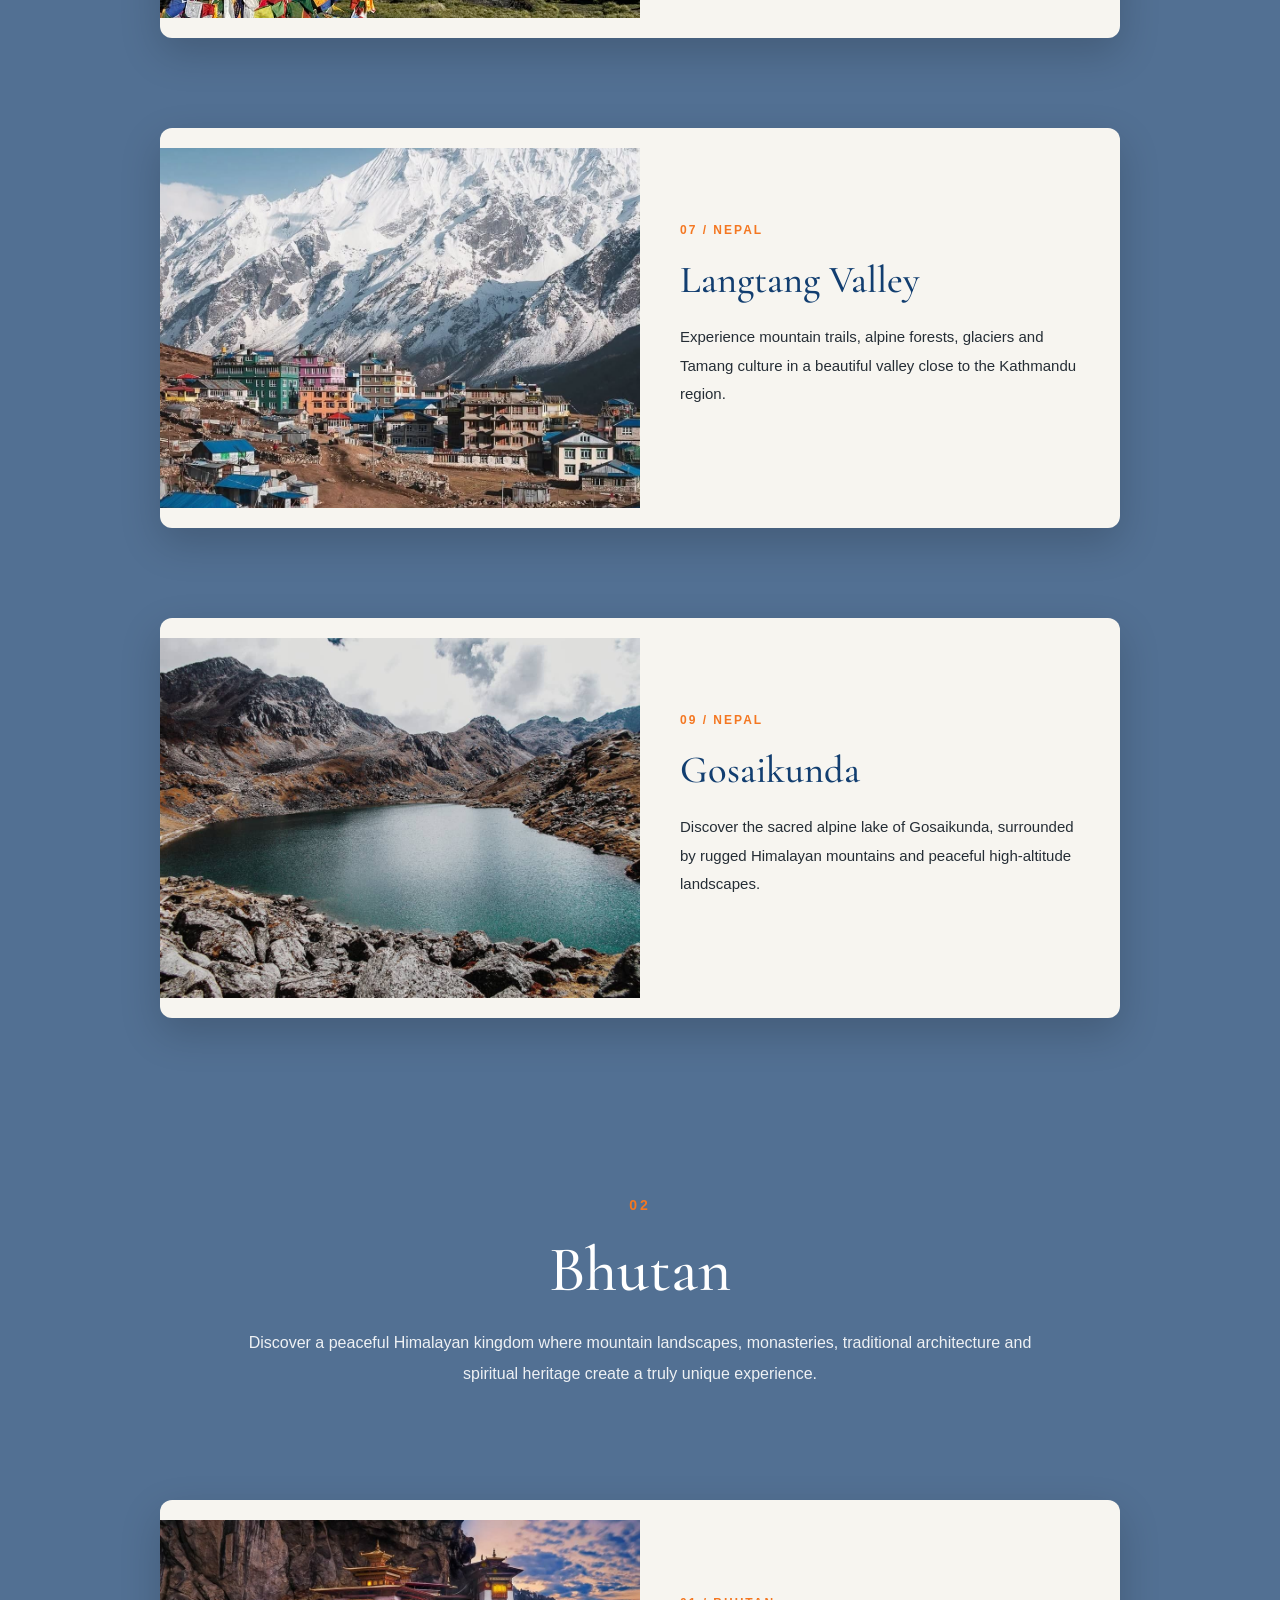
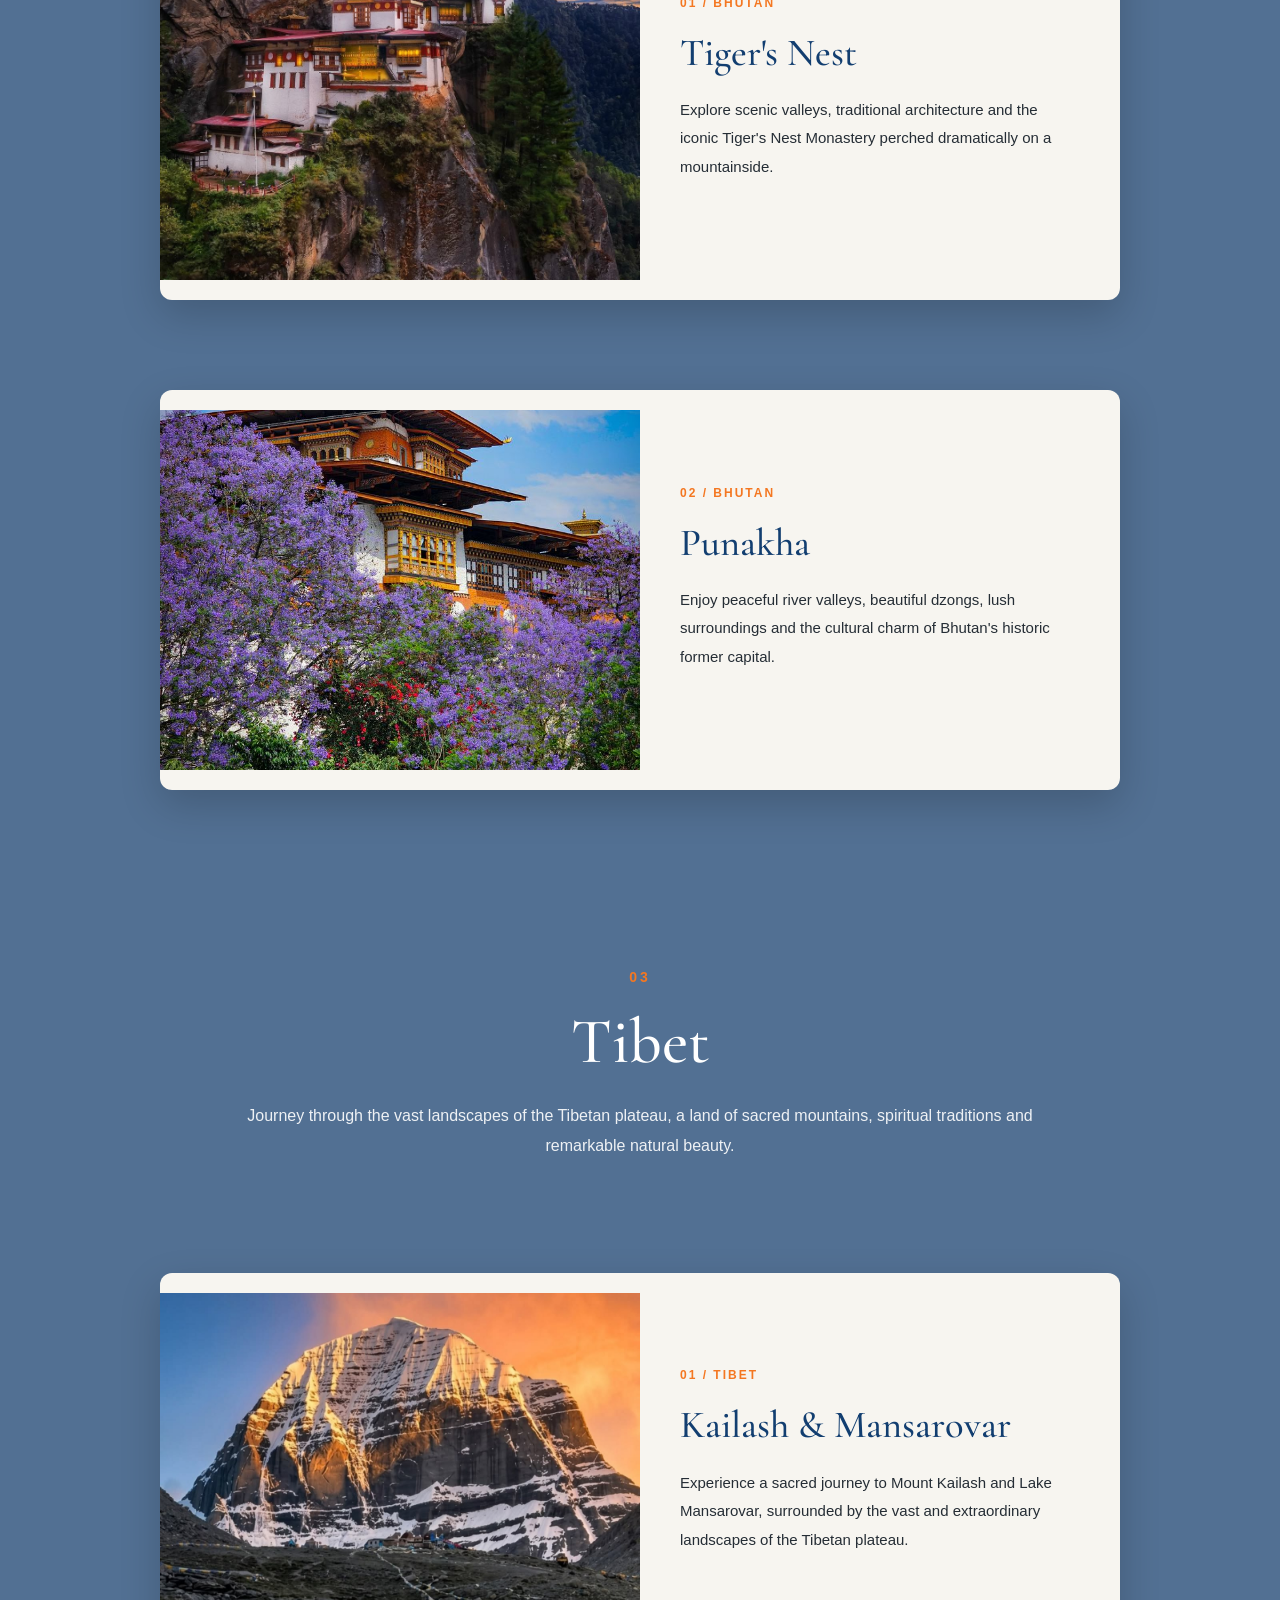
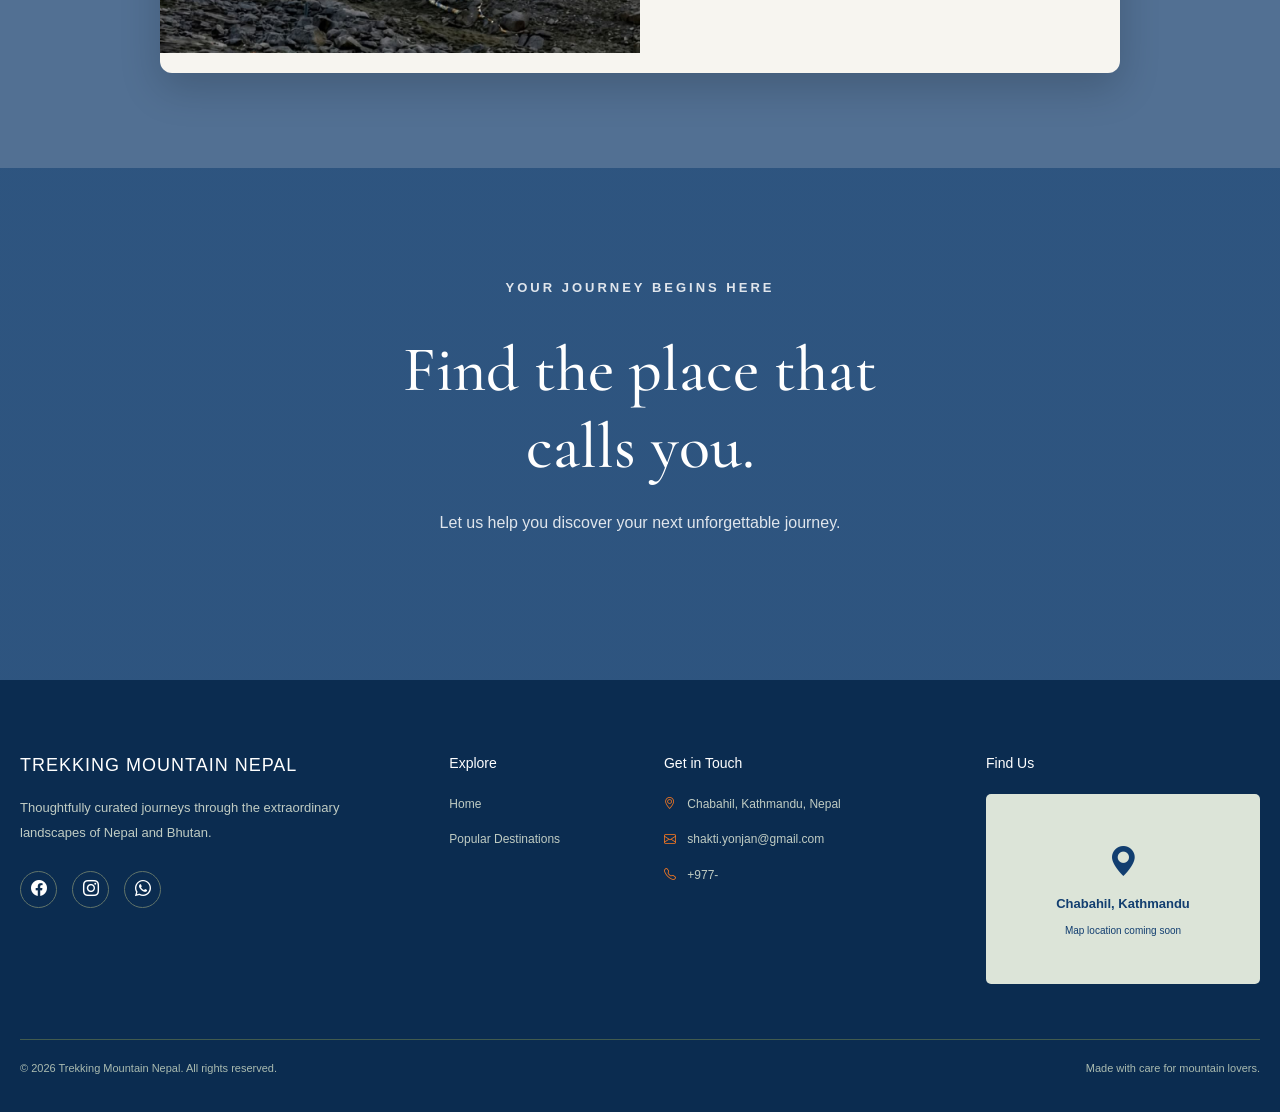
==== commit a259e244: "feat: navlink updated" ====
--- a/destinations.html
+++ b/destinations.html
@@ -88,7 +88,7 @@
                     </li> -->
 
                     <li class="nav-item">
-                        <a class="nav-link" href="#contact">Contact</a>
+                        <a class="nav-link" href="#footer-container">Contact Us</a>
                     </li>
 
                 </ul>
@@ -510,7 +510,7 @@
                         <!-- <li><a href="#treks">Our Treks</a></li> -->
                         <li><a href="#destinations">Popular Destinations</a></li>
                         <!-- <li><a href="#vegan">Vegan Experience</a></li> -->
-                        <!-- <li><a href="#about">About Us</a></li> -->
+                        <!-- <li><a href="#about">Contac Us</a></li> -->
                     </ul>
 
                 </div>
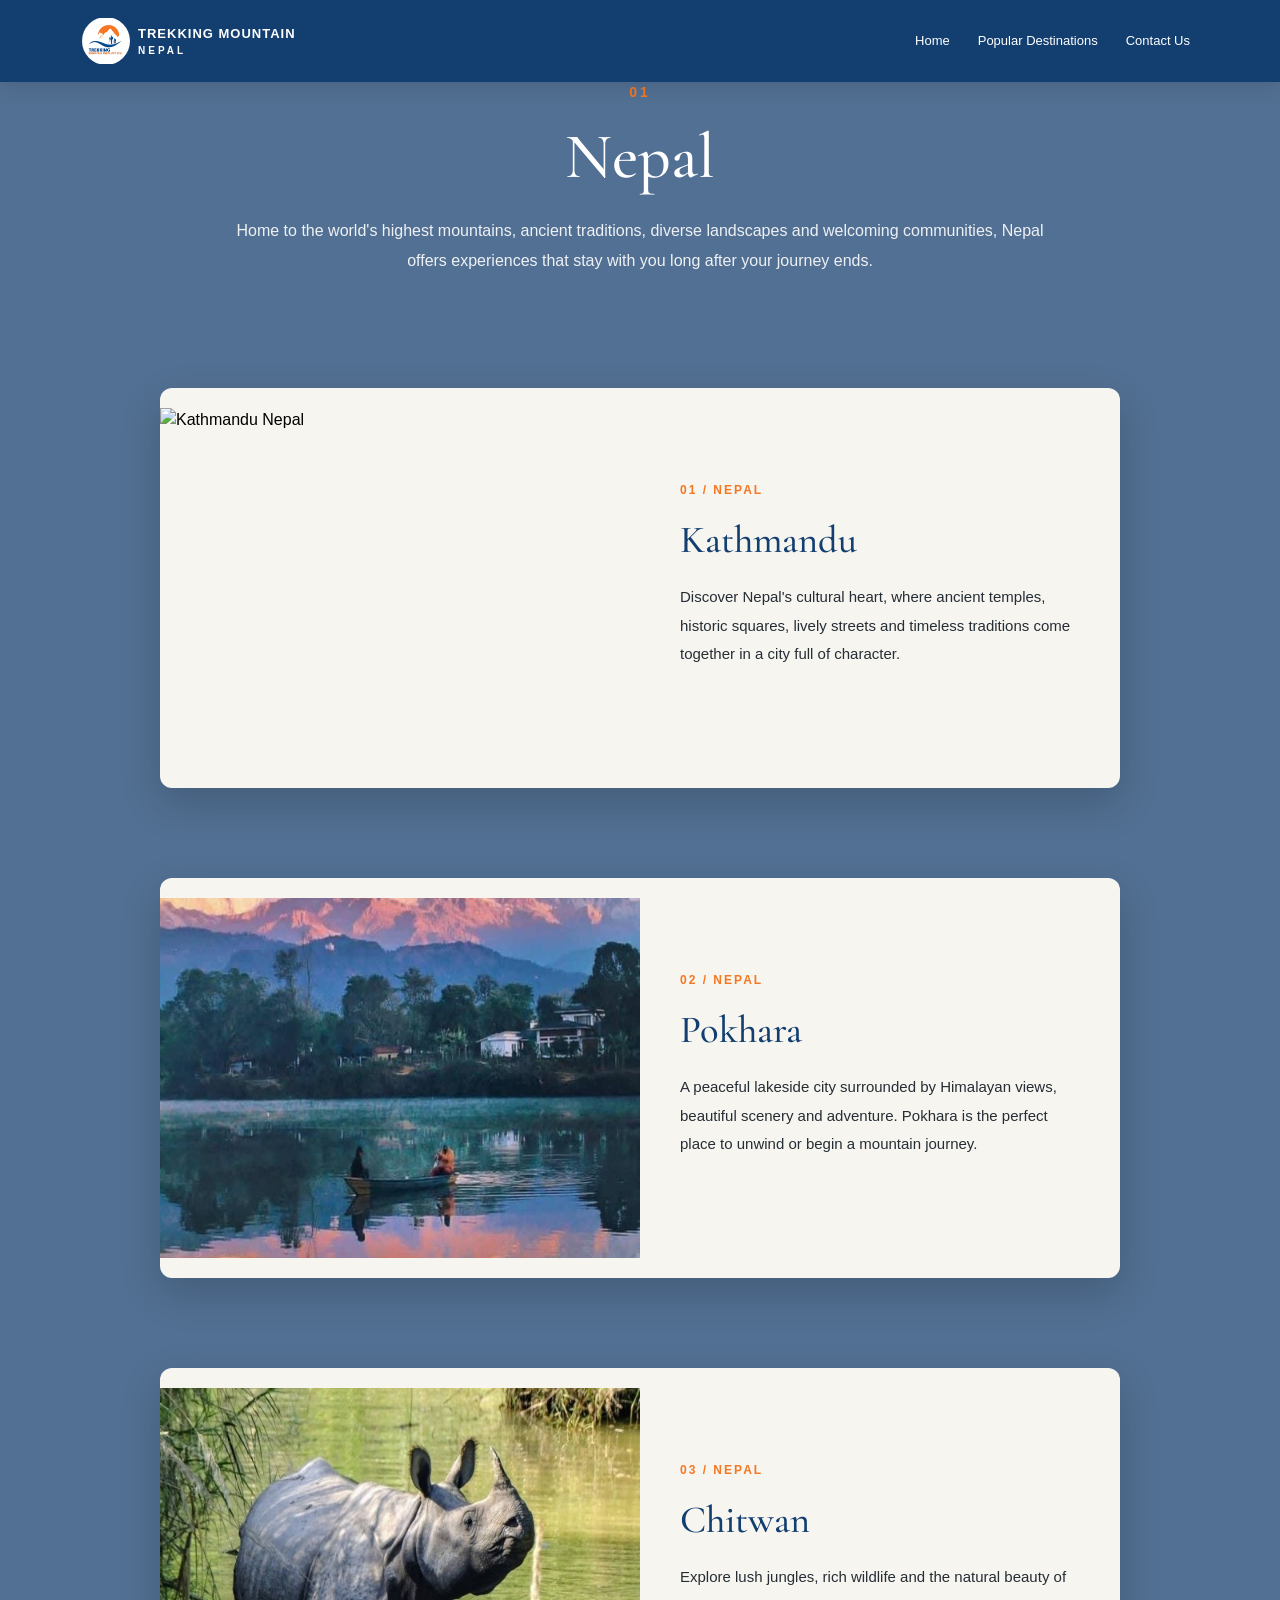
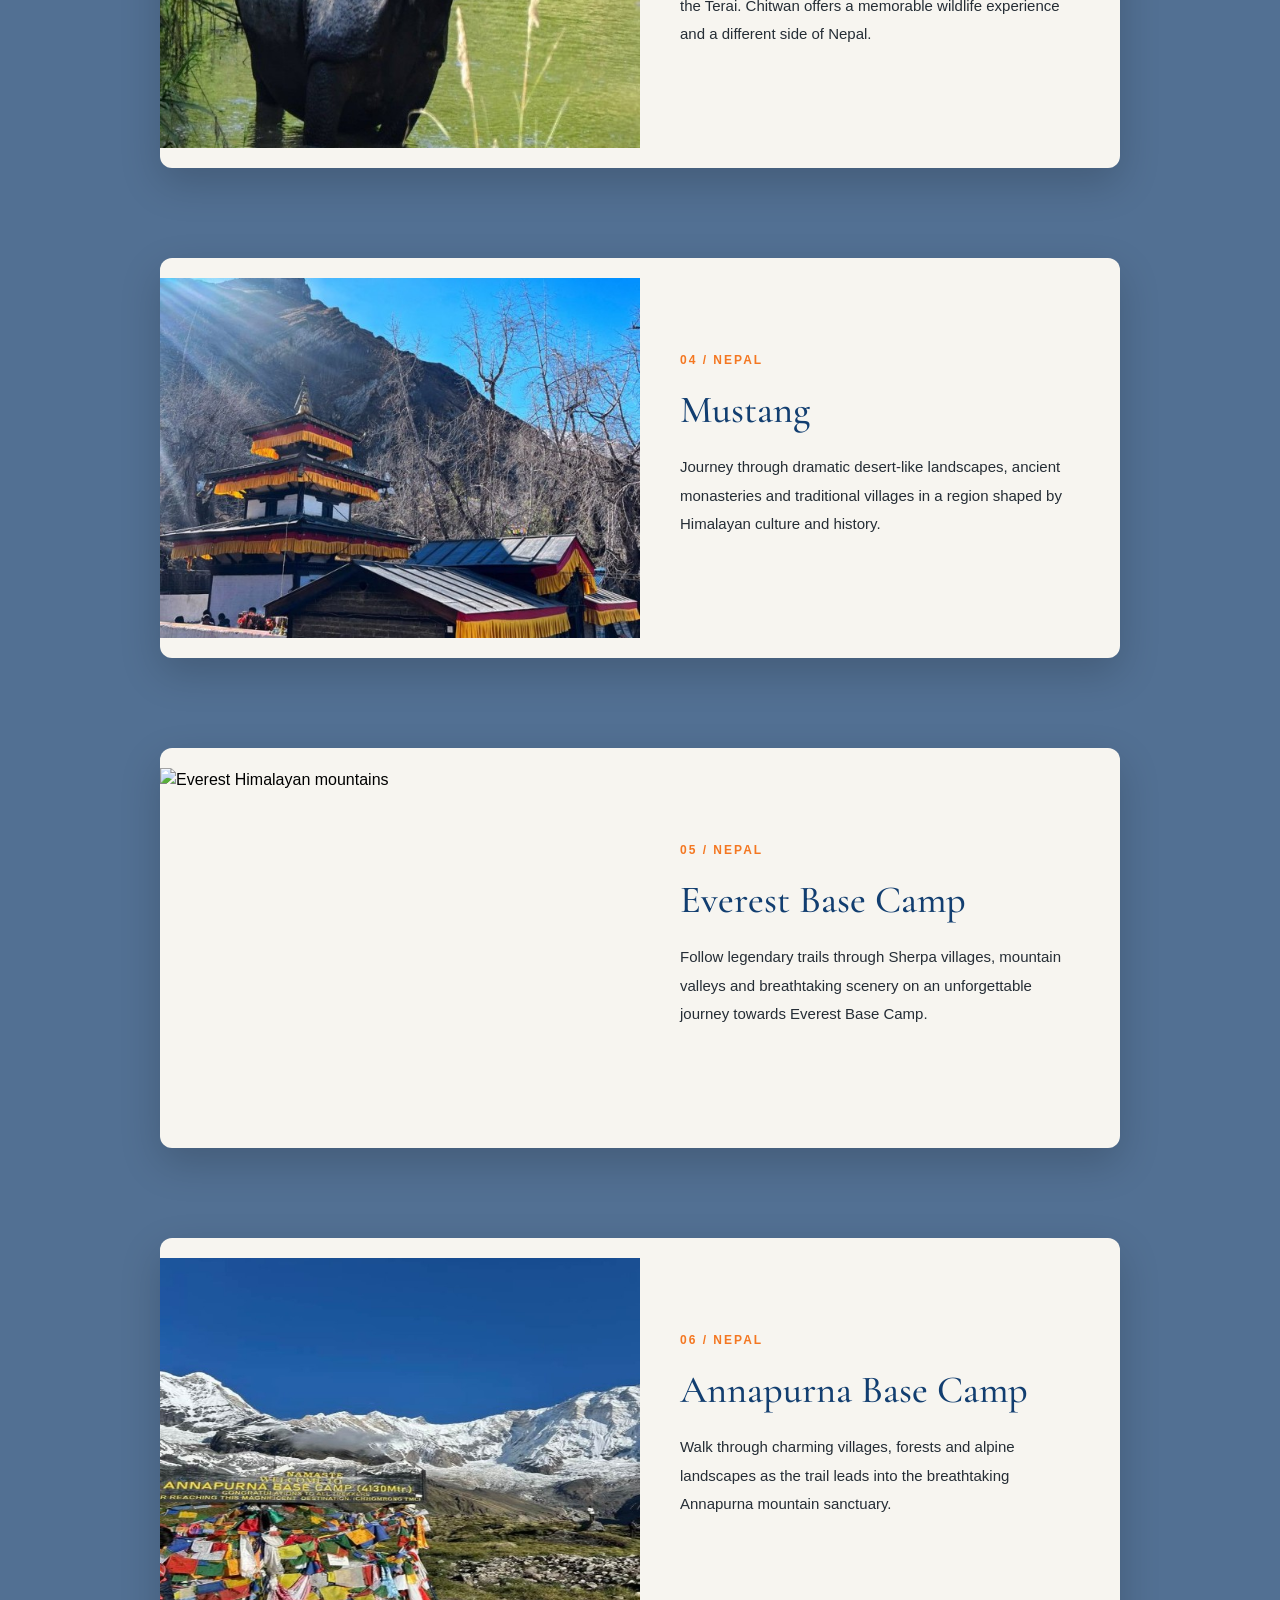
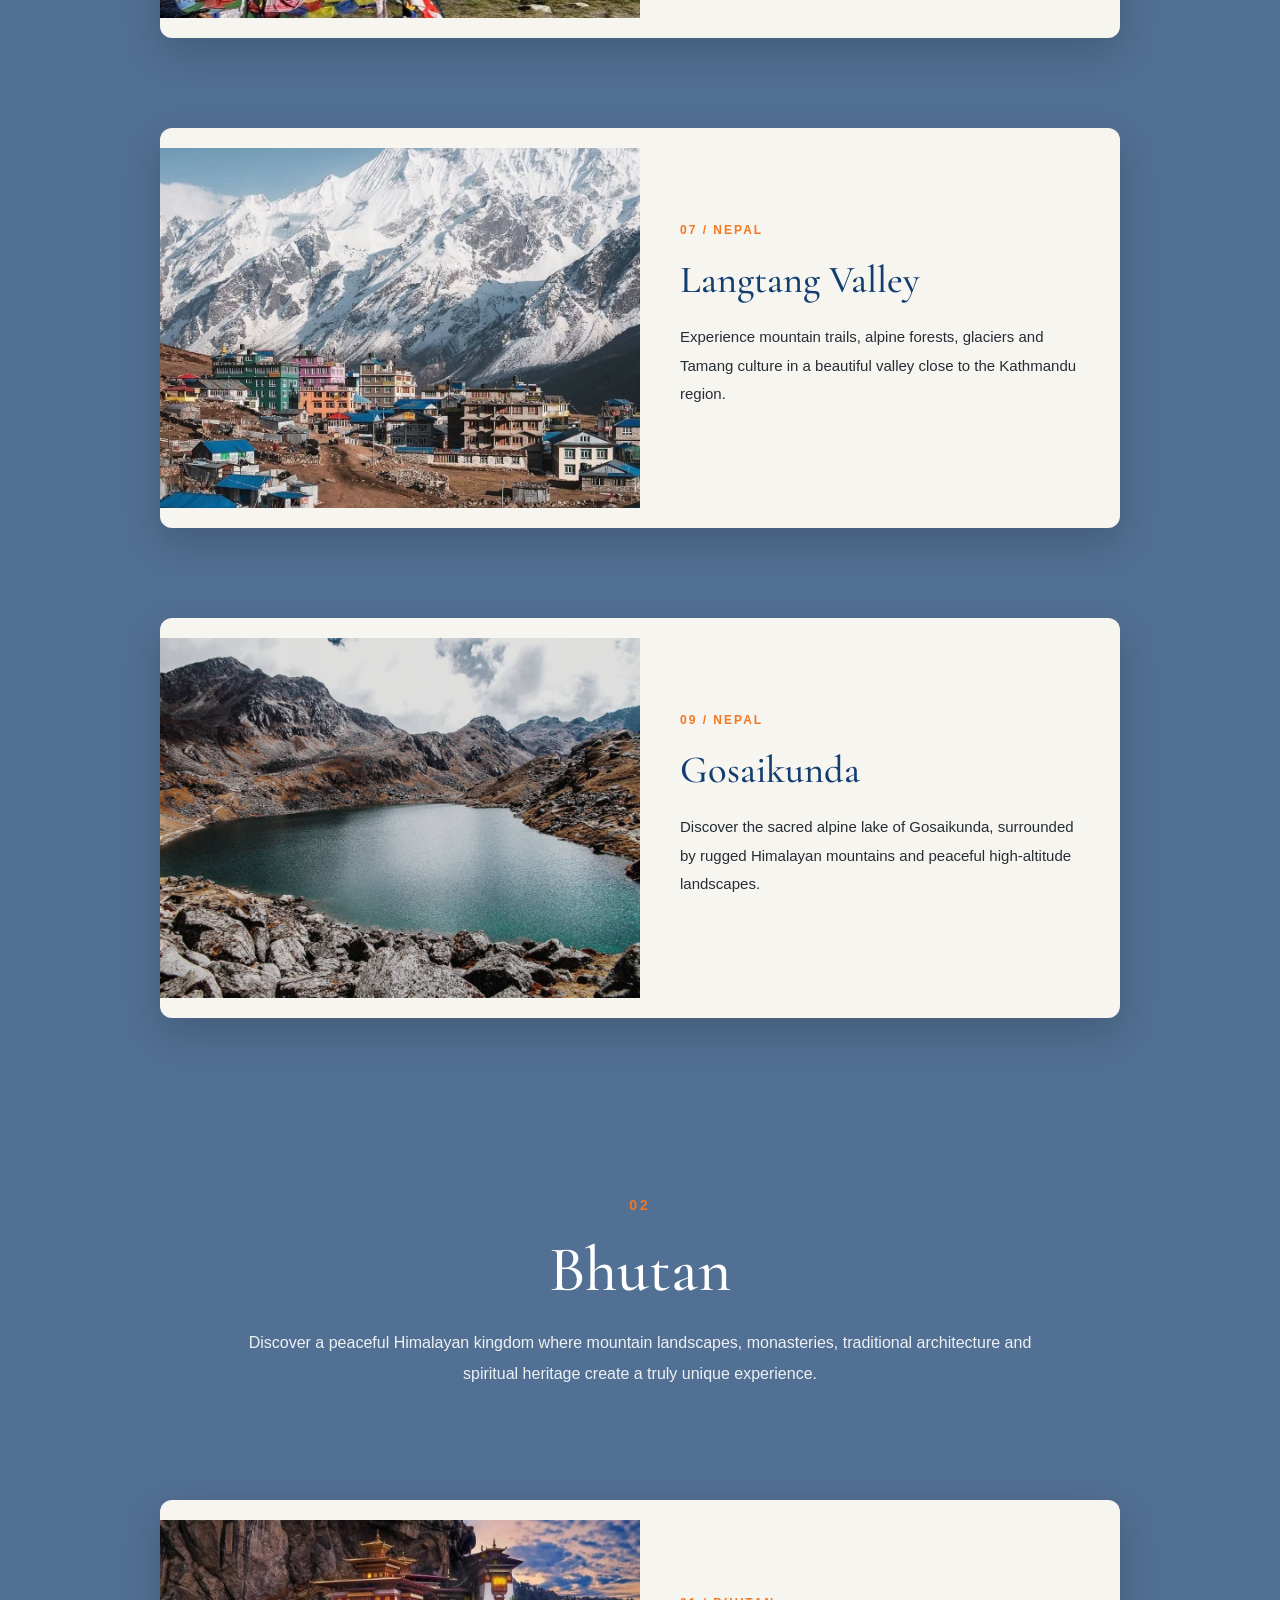
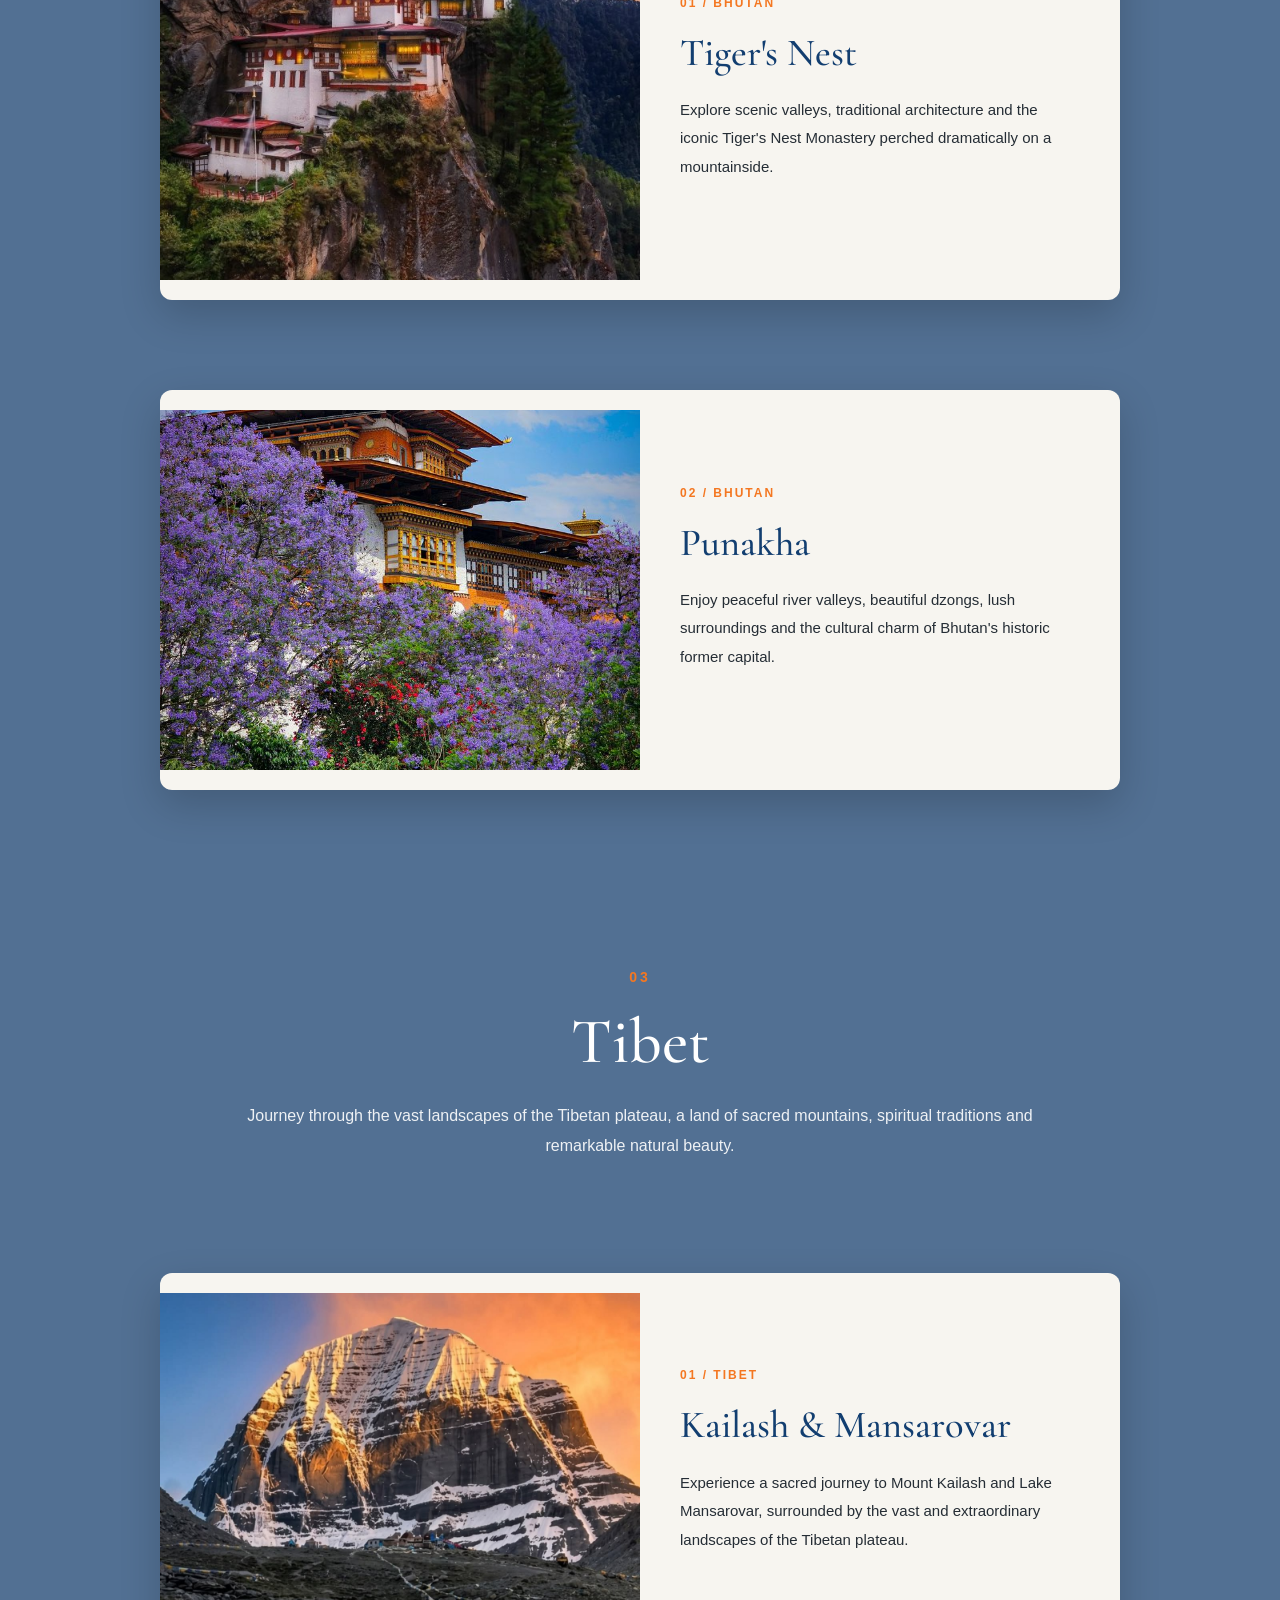
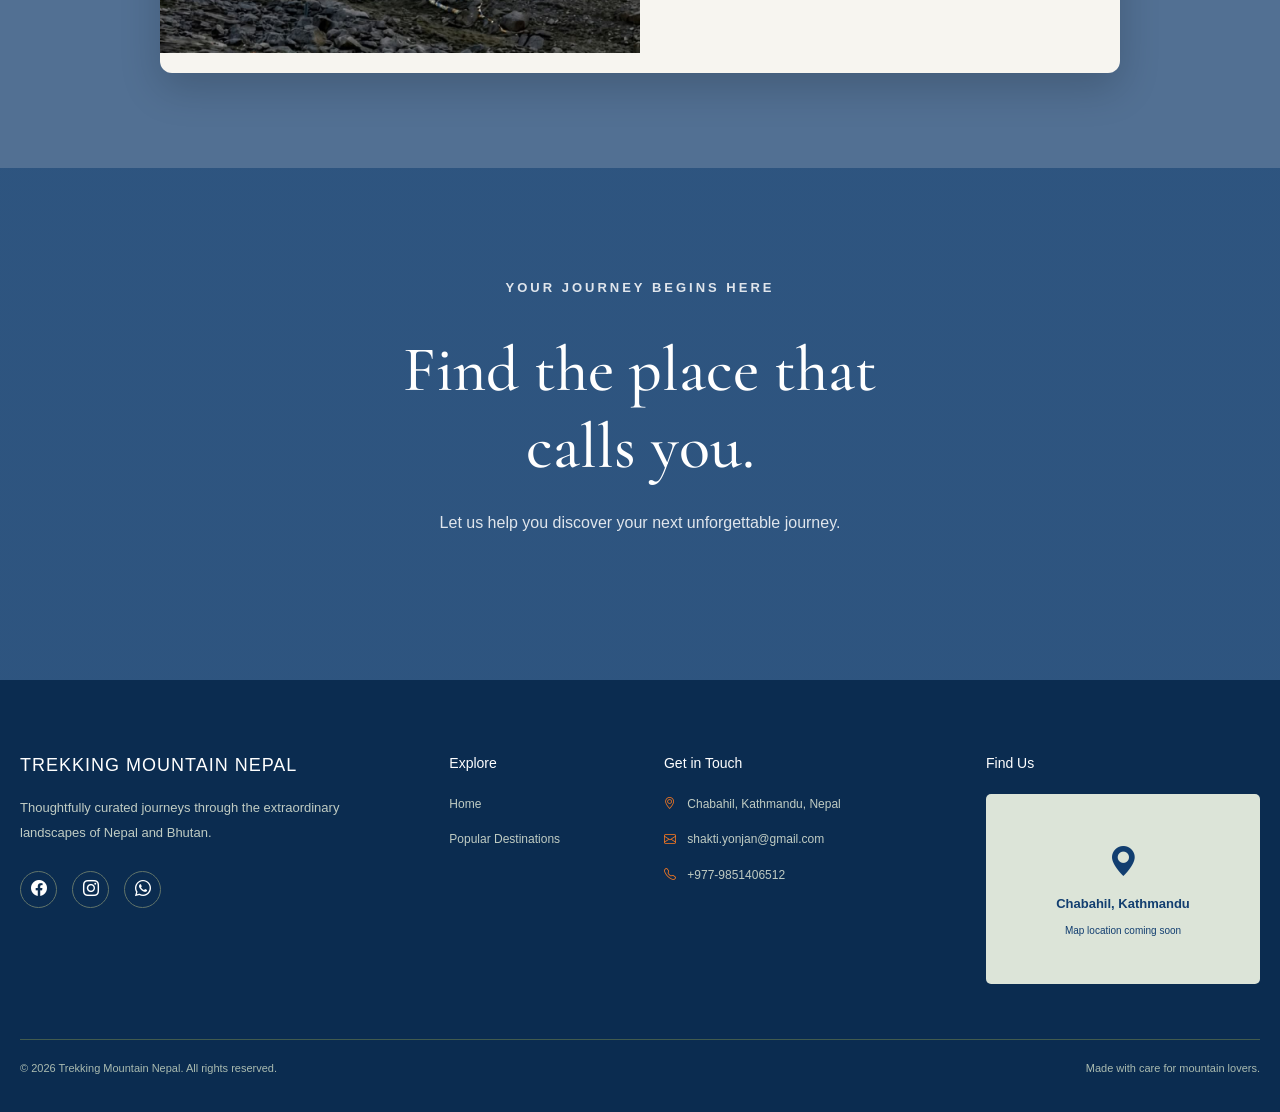
==== commit 91e38f87: "updated" ====
--- a/destinations.html
+++ b/destinations.html
@@ -536,7 +536,7 @@
 
                         <li>
                             <i class="bi bi-telephone"></i>
-                            +977-
+                            +977-9851406512
                         </li>
 
                     </ul>
--- a/style.css
+++ b/style.css
@@ -114,7 +114,7 @@
 
 .hero-section {
     min-height: 760px;
-    height: 100vh;
+    height: 80vh;
     max-height: 950px;
 
     display: flex;
@@ -124,11 +124,11 @@
     overflow: hidden;
 
     background-image:
-        linear-gradient(
-            rgba(10, 30, 25, 0.48),
-            rgba(10, 30, 25, 0.55)
-        ),
-        url("/images/hero3.jpg");
+         /* linear-gradient(
+            90deg,
+            rgba(18, 62, 112, 0.88) 0%,
+        ),  */
+        url("/images/hero4.jpg");
 
     background-size: cover;
     background-position: center;
@@ -168,7 +168,7 @@
 
 .hero-button {
     background: var(--sand);
-    color: var(--dark-green);
+    color: var(--white);
     border: none;
     padding: 14px 26px;
     border-radius: 3px;
@@ -257,7 +257,7 @@
 ========================================= */
 
 .section-padding {
-    padding: 100px 0;
+    padding: 30px 0;
 }
 
 .section-heading {
@@ -294,7 +294,7 @@
     height: 100%;
     background: white;
     overflow: hidden;
-    border-radius: 8px;
+    border-radius: 20px;
     transition: transform 0.3s ease, box-shadow 0.3s ease;
 }
 
@@ -374,7 +374,7 @@
     height: 400px;
     position: relative;
     overflow: hidden;
-    border-radius: 6px;
+    border-radius: 20px;
     background: var(--forest-green);
 }
 
